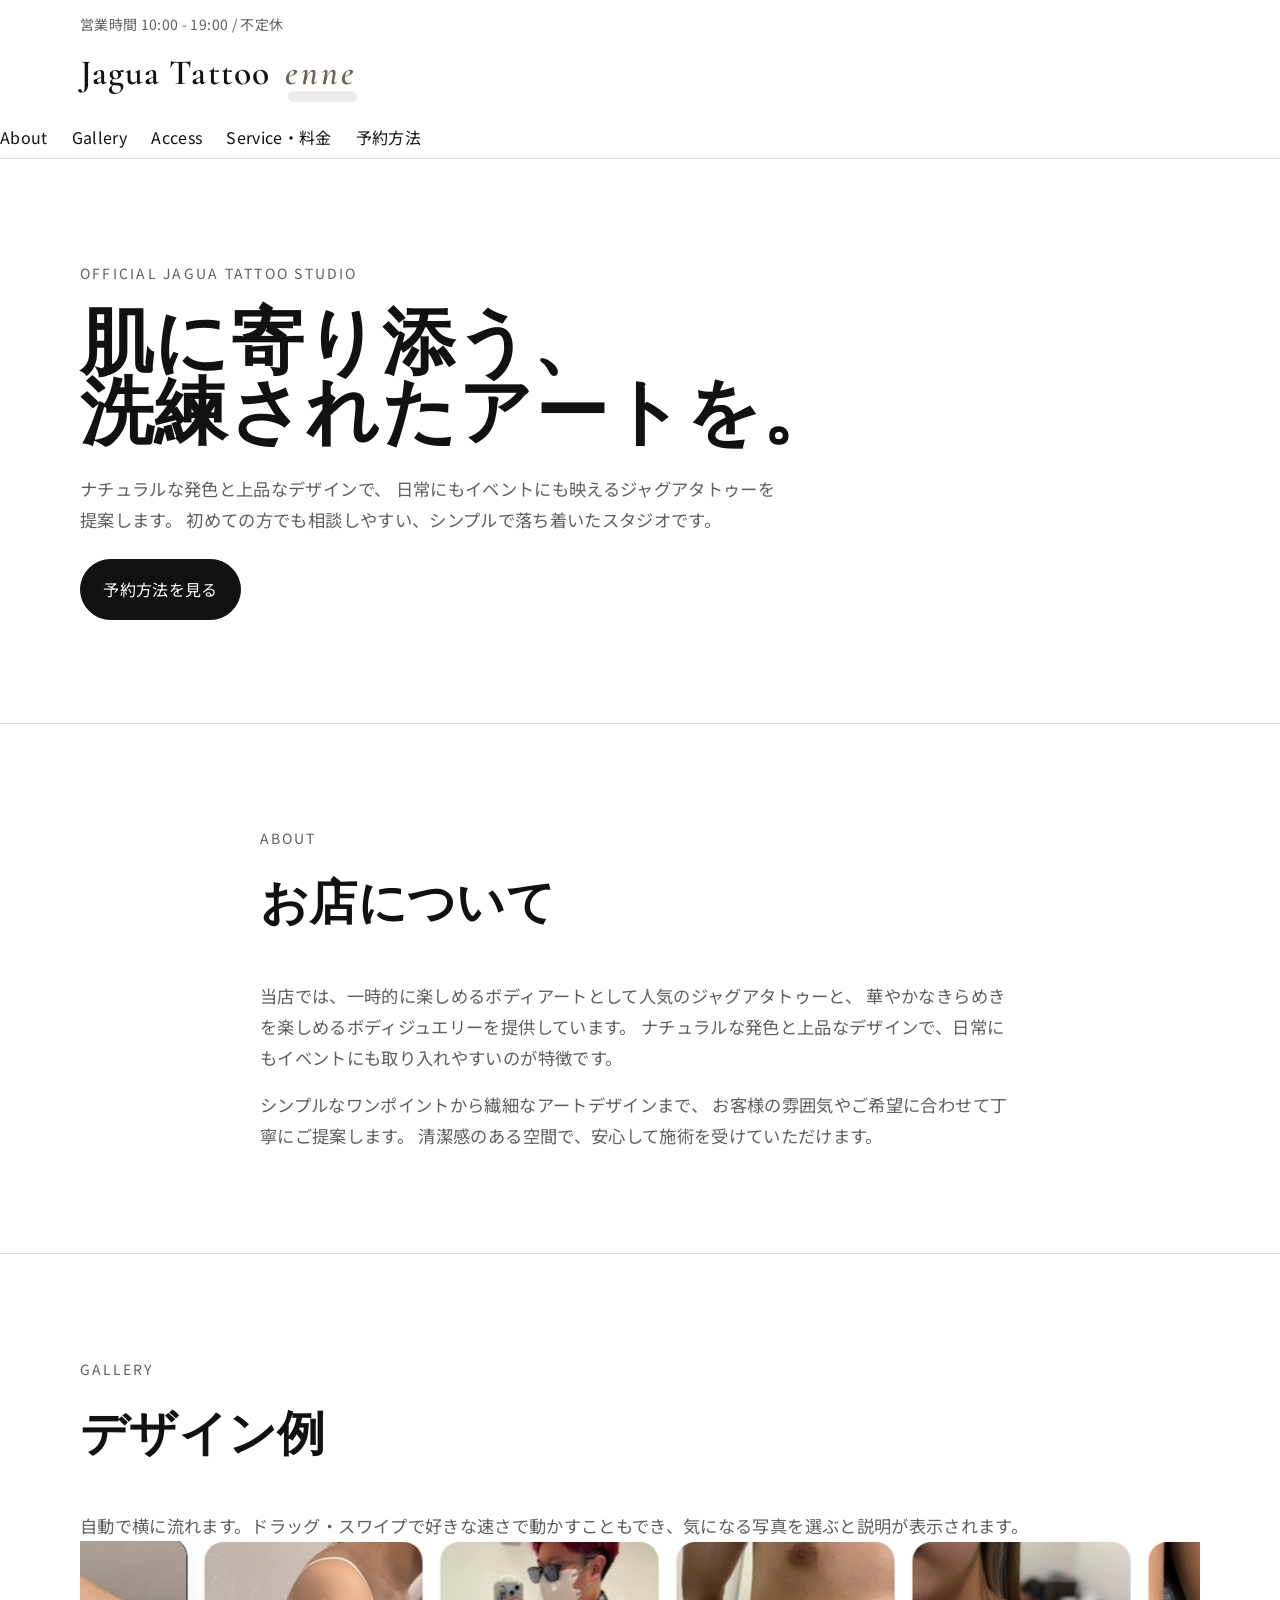
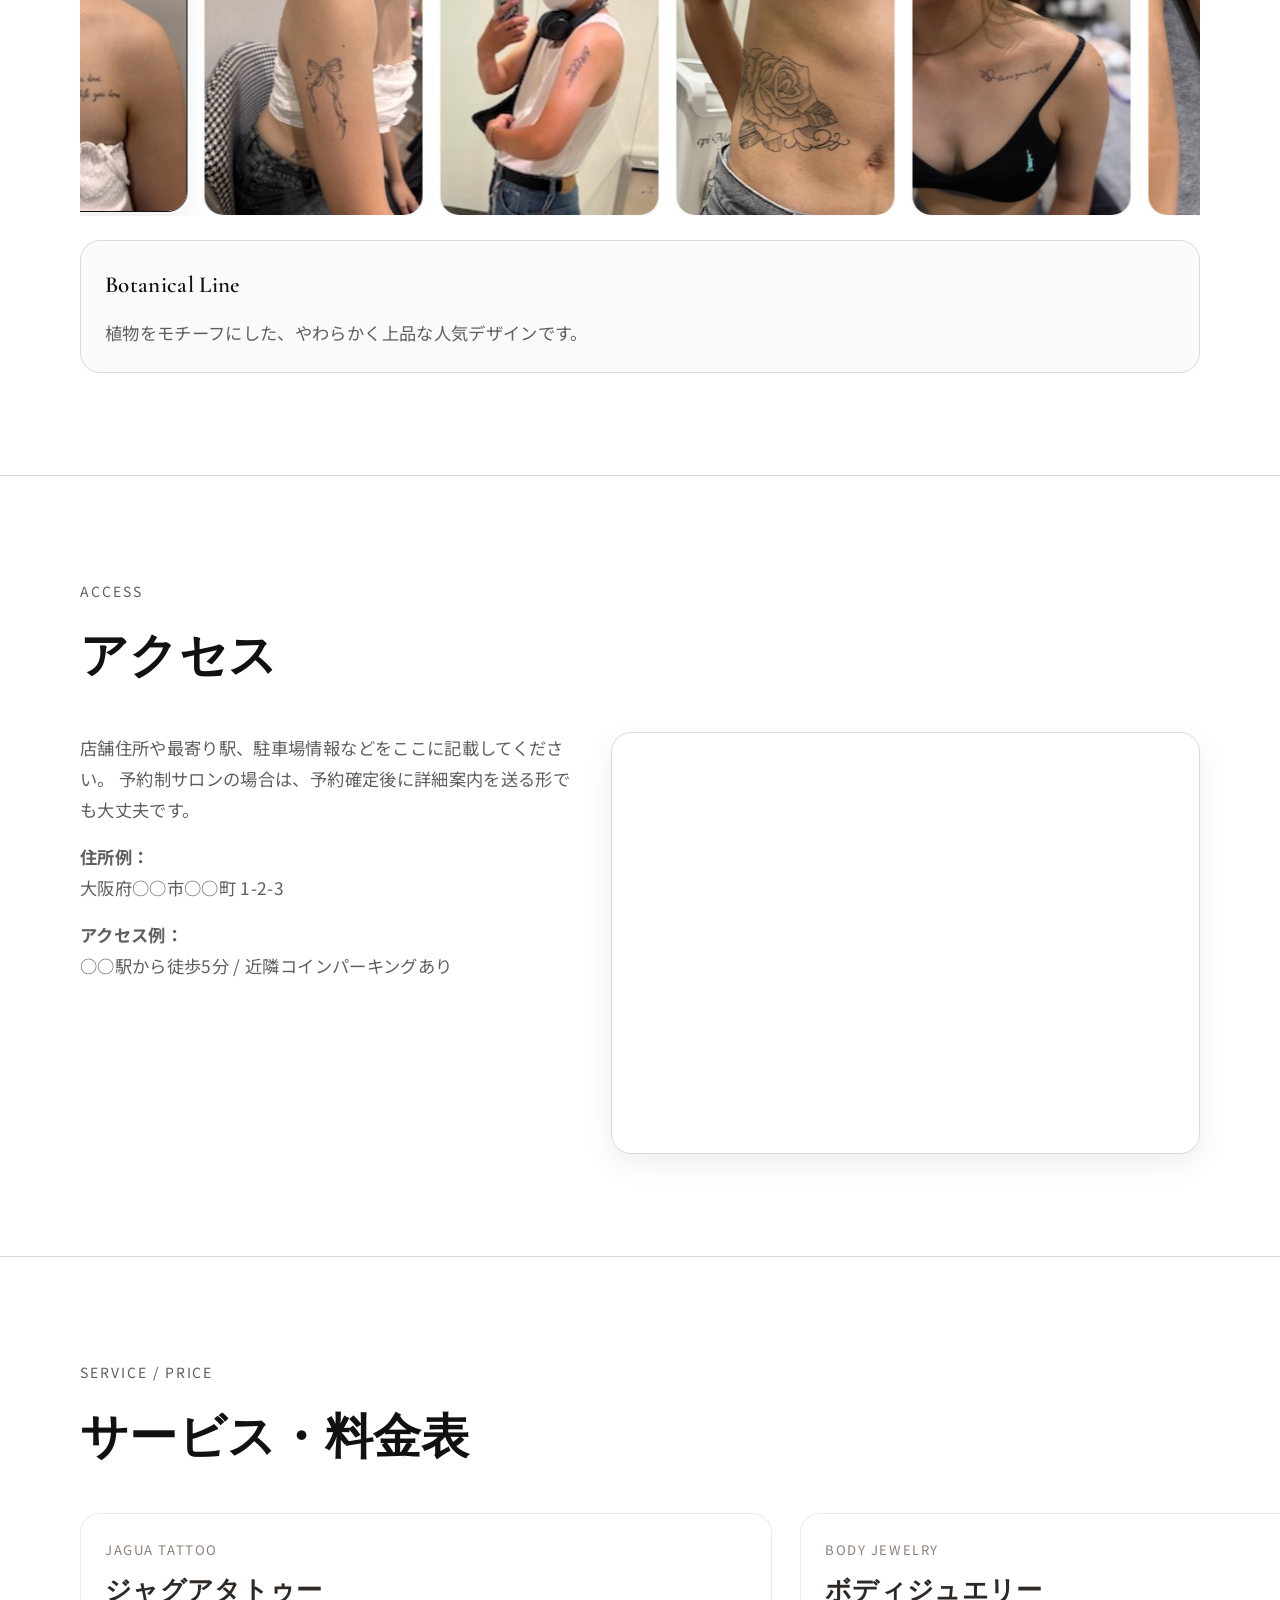
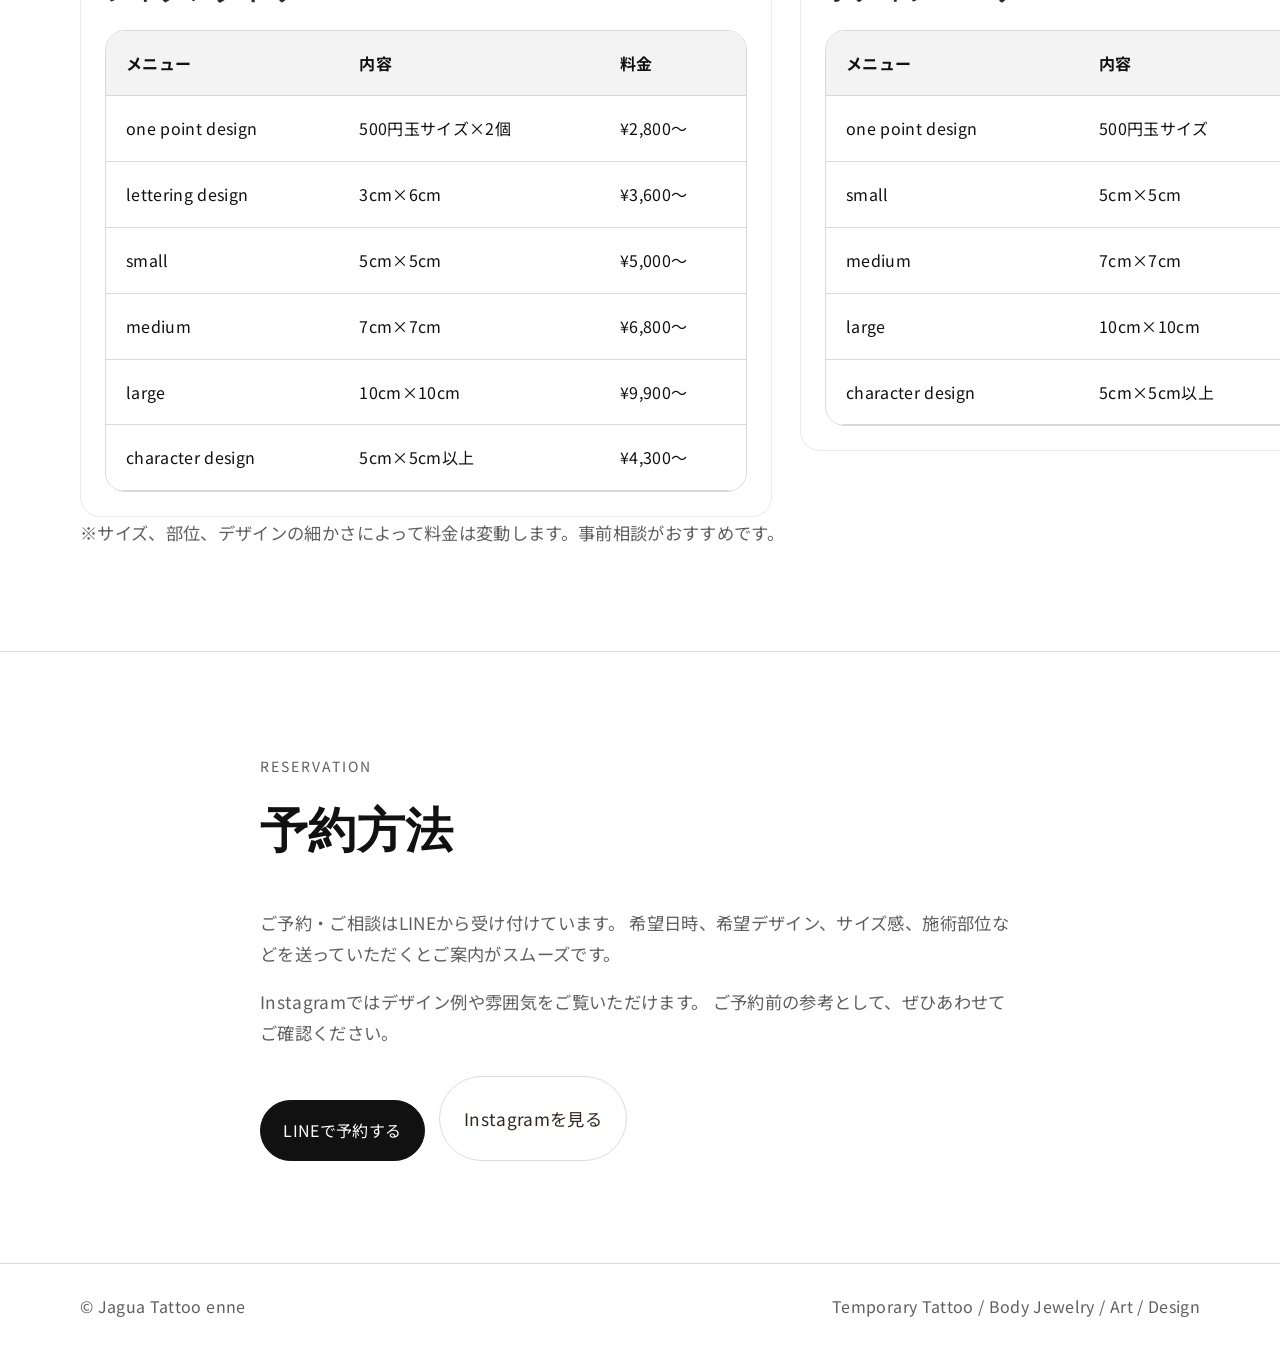
==== index.html @ 186a1c22 "Update index.html" ====
<!DOCTYPE html>
<html lang="ja">
<head>
  <meta charset="UTF-8" />
  <meta name="viewport" content="width=device-width, initial-scale=1.0" />
  <title>Jagua Tattoo enne | Official</title>
  <meta
    name="description"
    content="ジャグアタトゥーとボディジュエリーを紹介する、見やすく洗練されたレスポンシブWebサイトです。"
  />

  <link rel="preconnect" href="https://fonts.googleapis.com" />
  <link rel="preconnect" href="https://fonts.gstatic.com" crossorigin />
  <link
    href="https://fonts.googleapis.com/css2?family=Cormorant+Garamond:wght@500;600;700&family=Noto+Sans+JP:wght@400;500;700&display=swap"
    rel="stylesheet"
  />

  <link rel="stylesheet" href="assets/css/style.css" />
  <script defer src="assets/js/main.js"></script>
</head>
<body>
  <a href="#main" class="skip-link">本文へ移動</a>

  <header class="site-header">
    <div class="header-inner">
      <div class="site-brand">
        <p class="site-time">営業時間 10:00 - 19:00 / 不定休</p>
        <h1 class="site-title">
          Jagua Tattoo <span class="site-title-accent">enne</span>
        </h1>
      </div>

      <button
        class="menu-toggle"
        id="menuToggle"
        aria-label="メニューを開く"
        aria-expanded="false"
        aria-controls="siteMenu"
        type="button"
      >
        <span></span>
        <span></span>
        <span></span>
      </button>
    </div>

    <nav class="site-menu" id="siteMenu" aria-label="ページ内メニュー">
      <ul>
        <li><a href="#about">About</a></li>
        <li><a href="#gallery">Gallery</a></li>
        <li><a href="#access">Access</a></li>
        <li><a href="#service">Service・料金</a></li>
        <li><a href="#reserve">予約方法</a></li>
      </ul>
    </nav>
  </header>

  <main id="main">
    <section class="hero section reveal-target">
      <div class="container hero-layout">
        <p class="hero-label">Official Jagua Tattoo Studio</p>
        <h2 class="hero-title">
          肌に寄り添う、<br />
          洗練されたアートを。
        </h2>
        <p class="hero-text">
          ナチュラルな発色と上品なデザインで、
          日常にもイベントにも映えるジャグアタトゥーを提案します。
          初めての方でも相談しやすい、シンプルで落ち着いたスタジオです。
        </p>
        <a href="#reserve" class="button-primary">予約方法を見る</a>
      </div>
    </section>

    <section id="about" class="section section-lined reveal-target">
      <div class="container narrow">
        <div class="section-head">
          <p class="section-label">About</p>
          <h2>お店について</h2>
        </div>

        <div class="text-stack">
          <p>
            当店では、一時的に楽しめるボディアートとして人気のジャグアタトゥーと、
            華やかなきらめきを楽しめるボディジュエリーを提供しています。
            ナチュラルな発色と上品なデザインで、日常にもイベントにも取り入れやすいのが特徴です。
          </p>
          <p>
            シンプルなワンポイントから繊細なアートデザインまで、
            お客様の雰囲気やご希望に合わせて丁寧にご提案します。
            清潔感のある空間で、安心して施術を受けていただけます。
          </p>
        </div>
      </div>
    </section>

    <section id="gallery" class="section section-lined gallery-section">
      <div class="container reveal-target">
        <div class="section-head">
          <p class="section-label">Gallery</p>
          <h2>デザイン例</h2>
        </div>

        <p class="section-intro">
          自動で横に流れます。ドラッグ・スワイプで好きな速さで動かすこともでき、気になる写真を選ぶと説明が表示されます。
        </p>

        <div class="gallery-marquee" id="galleryMarquee">
          <div class="gallery-track" id="galleryTrack">
            <button class="gallery-card is-active" type="button" data-title="Botanical Line" data-desc="植物をモチーフにした、やわらかく上品な人気デザインです。">
              <img src="./assets/images/IMG_2124.JPG" alt="植物モチーフのジャグアタトゥーデザイン" loading="lazy" width="640" height="760" />
            </button>

            <button class="gallery-card" type="button" data-title="Minimal Symbol" data-desc="小さめで取り入れやすい、ミニマルなシンボルデザインです。">
              <img src="./assets/images/IMG_2125.JPG" alt="ミニマルなシンボルのジャグアタトゥーデザイン" loading="lazy" width="640" height="760" />
            </button>

            <button class="gallery-card" type="button" data-title="Flower Accent" data-desc="花を主役にした華やかなデザインで、やさしい印象に仕上がります。">
              <img src="./assets/images/IMG_2126.JPG" alt="花をモチーフにしたジャグアタトゥーデザイン" loading="lazy" width="640" height="760" />
            </button>

            <button class="gallery-card" type="button" data-title="Script Art" data-desc="文字や言葉を活かした、記念日にも人気のスタイルです。">
              <img src="./assets/images/IMG_2127.JPG" alt="文字を使ったジャグアタトゥーデザイン" loading="lazy" width="640" height="760" />
            </button>

            <button class="gallery-card" type="button" data-title="Modern Pattern" data-desc="直線と曲線を組み合わせた、個性のあるモダンなアートです。">
              <img src="./assets/images/IMG_2128.JPG" alt="モダンパターンのジャグアタトゥーデザイン" loading="lazy" width="640" height="760" />
            </button>

            <button class="gallery-card" type="button" data-title="Botanical Line" data-desc="植物をモチーフにした、やわらかく上品な人気デザインです。">
              <img src="./assets/images/IMG_2129.JPG" alt="" loading="lazy" width="640" height="760" />
            </button>

            <button class="gallery-card" type="button" data-title="Minimal Symbol" data-desc="小さめで取り入れやすい、ミニマルなシンボルデザインです。">
              <img src="./assets/images/IMG_2130.JPG" alt="" loading="lazy" width="640" height="760" />
            </button>

            <button class="gallery-card" type="button" data-title="Flower Accent" data-desc="花を主役にした華やかなデザインで、やさしい印象に仕上がります。">
              <img src="./assets/images/IMG_2131.JPG" alt="" loading="lazy" width="640" height="760" />
            </button>

            <button class="gallery-card" type="button" data-title="Script Art" data-desc="文字や言葉を活かした、記念日にも人気のスタイルです。">
              <img src="./assets/images/IMG_2132.JPG" alt="" loading="lazy" width="640" height="760" />
            </button>

            <button class="gallery-card" type="button" data-title="Modern Pattern" data-desc="直線と曲線を組み合わせた、個性のあるモダンなアートです。">
              <img src="./assets/images/IMG_2133.JPG" alt="" loading="lazy" width="640" height="760" />
            </button>

            <button class="gallery-card" type="button" data-title="Botanical Line" data-desc="植物をモチーフにした、やわらかく上品な人気デザインです。">
              <img src="./assets/images/IMG_2134.JPG" alt="植物モチーフのジャグアタトゥーデザイン" loading="lazy" width="640" height="760" />
            </button>

            <button class="gallery-card" type="button" data-title="Botanical Line" data-desc="植物をモチーフにした、やわらかく上品な人気デザインです。">
              <img src="./assets/images/IMG_2135.JPG" alt="植物モチーフのジャグアタトゥーデザイン" loading="lazy" width="640" height="760" />
            </button>

            <button class="gallery-card" type="button" data-title="Botanical Line" data-desc="植物をモチーフにした、やわらかく上品な人気デザインです。">
              <img src="./assets/images/IMG_2136.JPG" alt="植物モチーフのジャグアタトゥーデザイン" loading="lazy" width="640" height="760" />
            </button>

            <button class="gallery-card" type="button" data-title="Botanical Line" data-desc="植物をモチーフにした、やわらかく上品な人気デザインです。">
              <img src="./assets/images/IMG_2137.JPG" alt="植物モチーフのジャグアタトゥーデザイン" loading="lazy" width="640" height="760" />
            </button>
          </div>
        </div>

        <div class="gallery-info" id="galleryInfo" aria-live="polite">
          <h3>Botanical Line</h3>
          <p>植物をモチーフにした、やわらかく上品な人気デザインです。</p>
        </div>
      </div>
    </section>

    <section id="access" class="section section-lined reveal-target">
      <div class="container">
        <div class="section-head">
          <p class="section-label">Access</p>
          <h2>アクセス</h2>
        </div>

        <div class="access-grid">
          <div class="text-stack">
            <p>
              店舗住所や最寄り駅、駐車場情報などをここに記載してください。
              予約制サロンの場合は、予約確定後に詳細案内を送る形でも大丈夫です。
            </p>
            <p>
              <strong>住所例：</strong><br />
              大阪府○○市○○町 1-2-3
            </p>
            <p>
              <strong>アクセス例：</strong><br />
              ○○駅から徒歩5分 / 近隣コインパーキングあり
            </p>
          </div>

          <div class="map-box">
            <iframe
              title="Google Map"
              src="https://maps.app.goo.gl/ys2m6vFQqgkq7Uf87?g_st=ic"
              loading="lazy"
              allowfullscreen
              referrerpolicy="no-referrer-when-downgrade"
            ></iframe>
          </div>
        </div>
      </div>
    </section>

    <section id="service" class="section section-lined reveal-target">
      <div class="container">
        <div class="section-head">
          <p class="section-label">Service / Price</p>
          <h2>サービス・料金表</h2>
        </div>

        <div class="service-price-layout">
          <article class="price-panel">
            <div class="price-panel-head">
              <p class="price-panel-label">Jagua Tattoo</p>
              <h3>ジャグアタトゥー</h3>
            </div>

            <div class="price-box">
              <table class="price-table">
                <thead>
                  <tr>
                    <th>メニュー</th>
                    <th>内容</th>
                    <th>料金</th>
                  </tr>
                </thead>
                <tbody>
                  <tr>
                    <td>one point design</td>
                    <td>500円玉サイズ×2個</td>
                    <td>¥2,800〜</td>
                  </tr>
                  <tr>
                    <td>lettering design</td>
                    <td>3cm×6cm</td>
                    <td>¥3,600〜</td>
                  </tr>
                  <tr>
                    <td>small</td>
                    <td>5cm×5cm</td>
                    <td>¥5,000〜</td>
                  </tr>
                  <tr>
                    <td>medium</td>
                    <td>7cm×7cm</td>
                    <td>¥6,800〜</td>
                  </tr>
                  <tr>
                    <td>large</td>
                    <td>10cm×10cm</td>
                    <td>¥9,900〜</td>
                  </tr>
                  <tr>
                    <td>character design</td>
                    <td>5cm×5cm以上</td>
                    <td>¥4,300〜</td>
                  </tr>
                </tbody>
              </table>
            </div>
          </article>

          <article class="price-panel">
            <div class="price-panel-head">
              <p class="price-panel-label">Body Jewelry</p>
              <h3>ボディジュエリー</h3>
            </div>

            <div class="price-box">
              <table class="price-table">
                <thead>
                  <tr>
                    <th>メニュー</th>
                    <th>内容</th>
                    <th>料金</th>
                  </tr>
                </thead>
                <tbody>
                  <tr>
                    <td>one point design</td>
                    <td>500円玉サイズ</td>
                    <td>¥2,800〜</td>
                  </tr>
                 <td>small</td>
                    <td>5cm×5cm</td>
                    <td>¥3,800〜</td>
                  </tr>
                  <tr>
                    <td>medium</td>
                    <td>7cm×7cm</td>
                    <td>¥4,800〜</td>
                  </tr>
                  <tr>
                    <td>large</td>
                    <td>10cm×10cm</td>
                    <td>¥6,800〜</td>
                  </tr>
                  <tr>
                    <td>character design</td>
                    <td>5cm×5cm以上</td>
                    <td>¥5,300〜</td>
                  </tr>
                </tbody>
              </table>
            </div>
          </article>
        </div>

        <p class="table-note">
          ※サイズ、部位、デザインの細かさによって料金は変動します。事前相談がおすすめです。
        </p>
      </div>
    </section>

    <section id="reserve" class="section section-lined reserve-section reveal-target">
      <div class="container narrow">
        <div class="section-head">
          <p class="section-label">Reservation</p>
          <h2>予約方法</h2>
        </div>

        <div class="text-stack">
          <p>
            ご予約・ご相談はLINEから受け付けています。
            希望日時、希望デザイン、サイズ感、施術部位などを送っていただくとご案内がスムーズです。
          </p>
          <p>
            Instagramではデザイン例や雰囲気をご覧いただけます。
            ご予約前の参考として、ぜひあわせてご確認ください。
          </p>
        </div>

        <div class="reserve-links">
          <a
            href="https://lin.ee/XXXXXXXX"
            target="_blank"
            rel="noopener noreferrer"
            class="button-primary"
          >
            LINEで予約する
          </a>

          <a
            href="https://www.instagram.com/XXXXXXXX/"
            target="_blank"
            rel="noopener noreferrer"
            class="button-secondary"
          >
            Instagramを見る
          </a>
        </div>
      </div>
    </section>
  </main>

  <footer class="site-footer">
    <div class="container footer-inner">
      <p>© Jagua Tattoo enne</p>
      <p>Temporary Tattoo / Body Jewelry / Art / Design</p>
    </div>
  </footer>
</body>
</html>
---- assets/css/style.css ----
:root {
  --bg: #ffffff;
  --surface: #fafafa;
  --surface-2: #f3f3f3;
  --text: #111111;
  --muted: #5f5f5f;
  --border: #d9d9d9;

  --font-display: "Cormorant Garamond", serif;
  --font-body: "Noto Sans JP", sans-serif;

  --text-xs: clamp(0.75rem, 0.72rem + 0.2vw, 0.875rem);
  --text-sm: clamp(0.92rem, 0.88rem + 0.2vw, 1rem);
  --text-base: clamp(1rem, 0.96rem + 0.18vw, 1.08rem);
  --text-lg: clamp(1.2rem, 1.08rem + 0.45vw, 1.5rem);
  --text-xl: clamp(2rem, 1.55rem + 1.8vw, 3rem);
  --text-hero: clamp(2.8rem, 2rem + 3.2vw, 5.2rem);

  --space-2: 0.5rem;
  --space-3: 0.75rem;
  --space-4: 1rem;
  --space-6: 1.5rem;
  --space-8: 2rem;
  --space-10: 2.5rem;
  --space-16: 4rem;

  --radius-lg: 1.25rem;
  --radius-full: 9999px;

  --shadow-sm: 0 1px 2px rgba(0, 0, 0, 0.05);
  --shadow-md: 0 10px 30px rgba(0, 0, 0, 0.07);

  --container: 1120px;
  --container-narrow: 760px;
  --header-offset: 110px;
}

*,
*::before,
*::after {
  box-sizing: border-box;
}

html {
  scroll-behavior: smooth;
  scroll-padding-top: var(--header-offset);
}

body {
  margin: 0;
  min-height: 100vh;
  font-family: var(--font-body);
  font-size: var(--text-base);
  line-height: 1.8;
  color: var(--text);
  background: var(--bg);
  letter-spacing: 0.02em;
}

img,
iframe {
  display: block;
  max-width: 100%;
}

a {
  color: inherit;
  text-decoration: none;
}

button {
  font: inherit;
  color: inherit;
  cursor: pointer;
  background: none;
  border: none;
}

h1,
h2,
h3,
p {
  margin: 0;
}

.skip-link {
  position: absolute;
  left: -9999px;
  top: auto;
}

.skip-link:focus {
  left: 16px;
  top: 16px;
  z-index: 2000;
  background: #fff;
  color: #111;
  border: 1px solid #111;
  padding: 10px 14px;
}

.container {
  width: min(var(--container), calc(100% - 32px));
  margin: 0 auto;
}

.narrow {
  width: min(var(--container-narrow), 100%);
}

.section {
  padding: clamp(64px, 8vw, 112px) 0;
}

.section-lined {
  border-top: 1px solid var(--border);
}

.section-head {
  margin-bottom: var(--space-8);
}

.section-label {
  margin-bottom: 10px;
  font-size: var(--text-xs);
  color: var(--muted);
  text-transform: uppercase;
  letter-spacing: 0.14em;
}

.section-head h2 {
  font-family: var(--font-display);
  font-size: var(--text-xl);
  font-weight: 600;
}

.text-stack {
  display: grid;
  gap: var(--space-4);
}

.section-intro,
.table-note,
.site-time,
.hero-text,
.text-stack p,
.footer-inner {
  color: var(--muted);
}

.site-header {
  position: sticky;
  top: 0;
  z-index: 1000;
  background: rgba(255, 255, 255, 0.92);
  backdrop-filter: blur(12px);
  border-bottom: 1px solid var(--border);
}

.header-inner {
  width: min(var(--container), calc(100% - 32px));
  margin: 0 auto;
  min-height: 88px;
  display: flex;
  align-items: center;
  justify-content: space-between;
  gap: var(--space-4);
  padding: var(--space-3) 0;
}

.site-time {
  margin-bottom: 4px;
  font-size: var(--text-xs);
}

.site-title {
  font-family: var(--font-display);
  font-size: clamp(1.85rem, 1.5rem + 0.9vw, 2.8rem);
  font-weight: 600;
  letter-spacing: 0.03em;
}

.menu-toggle {
  width: 52px;
  height: 52px;
  border: 1px solid var(--border);
  border-radius: var(--radius-full);
  background: #fff;
  display: inline-flex;
  flex-direction: column;
  justify-content: center;
  align-items: center;
  gap: 6px;
  flex-shrink: 0;
  display: none;
}

.menu-toggle span {
  display: block;
  width: 22px;
  height: 1.5px;
  background: #111;
  transition: transform 0.28s ease, opacity 0.28s ease;
}

.menu-toggle.is-open span:nth-child(1) {
  transform: translateY(7.5px) rotate(45deg);
}

.menu-toggle.is-open span:nth-child(2) {
  opacity: 0;
}

.menu-toggle.is-open span:nth-child(3) {
  transform: translateY(-7.5px) rotate(-45deg);
}

.site-menu {
  width: auto;
  margin: 0;
  max-height: none;
  overflow: visible;
}

.site-menu ul {
  list-style: none;
  margin: 0;
  padding: 0;
  display: flex;
  gap: var(--space-6);
  align-items: center;
}

.site-menu a {
  display: block;
  padding: 6px 0;
  border: none;
  font-size: var(--text-sm);
}

.hero-layout {
  display: grid;
  gap: var(--space-6);
}

.hero-label {
  font-size: var(--text-xs);
  text-transform: uppercase;
  letter-spacing: 0.16em;
  color: var(--muted);
}

.hero-title {
  font-family: var(--font-display);
  font-size: var(--text-hero);
  font-weight: 600;
  line-height: 0.95;
  letter-spacing: 0.02em;
}

.hero-text {
  max-width: 44rem;
}

.button-primary {
  display: inline-flex;
  align-items: center;
  justify-content: center;
  min-height: 48px;
  width: fit-content;
  padding: 0.95rem 1.4rem;
  border-radius: var(--radius-full);
  border: 1px solid #111;
  background: #111;
  color: #fff;
  font-size: var(--text-sm);
  transition: transform 0.2s ease, opacity 0.2s ease;
}

.button-primary:hover {
  opacity: 0.88;
  transform: translateY(-2px);
}

.gallery-section {
  overflow: hidden;
}

.gallery-marquee {
  position: relative;
  overflow: hidden;
  margin-bottom: var(--space-6);
  cursor: grab;
  user-select: none;
  touch-action: pan-y;
}

.gallery-marquee.is-dragging {
  cursor: grabbing;
}

.gallery-track {
  display: flex;
  gap: 16px;
  width: max-content;
  will-change: transform;
}

.gallery-card {
  width: clamp(152px, 18vw, 220px);
  aspect-ratio: 4 / 5;
  flex-shrink: 0;
  padding: 0;
  overflow: hidden;
  border-radius: var(--radius-lg);
  border: 1px solid transparent;
  background: var(--surface);
  box-shadow: var(--shadow-sm);
  transition: transform 0.25s ease, border-color 0.25s ease, box-shadow 0.25s ease;
}

.gallery-card img {
  width: 100%;
  height: 100%;
  object-fit: cover;
  pointer-events: none;
}

.gallery-card:hover,
.gallery-card.is-active {
  transform: translateY(-4px);
  border-color: #111;
  box-shadow: var(--shadow-md);
}

.gallery-info {
  padding: 24px;
  border: 1px solid var(--border);
  border-radius: var(--radius-lg);
  background: var(--surface);
}

.gallery-info h3 {
  margin-bottom: 10px;
  font-size: var(--text-lg);
  font-family: var(--font-display);
  font-weight: 600;
}

.gallery-info p {
  color: var(--muted);
}

.access-grid {
  display: grid;
  grid-template-columns: 1fr 1.18fr;
  gap: var(--space-8);
  align-items: start;
}

.map-box {
  overflow: hidden;
  border: 1px solid var(--border);
  border-radius: var(--radius-lg);
  box-shadow: var(--shadow-md);
}

.map-box iframe {
  width: 100%;
  height: 420px;
  border: 0;
}

.price-box {
  overflow-x: auto;
  border: 1px solid var(--border);
  border-radius: var(--radius-lg);
}

.price-table {
  min-width: 640px;
  width: 100%;
  border-collapse: collapse;
  background: #fff;
}

.price-table th,
.price-table td {
  padding: 18px 20px;
  text-align: left;
  border-bottom: 1px solid var(--border);
  font-size: var(--text-sm);
}

.price-table th {
  background: var(--surface-2);
  font-weight: 700;
}

.reserve-section .button-primary {
  margin-top: var(--space-6);
}

.site-footer {
  border-top: 1px solid var(--border);
  padding: 28px 0 40px;
}

.footer-inner {
  display: flex;
  justify-content: space-between;
  gap: var(--space-4);
  flex-wrap: wrap;
  font-size: var(--text-sm);
}

.reveal-target {
  opacity: 1;
  transform: none;
}

.reveal-target.reveal-prepared {
  opacity: 0;
  transform: translateY(28px);
  transition: opacity 0.8s ease, transform 0.8s ease;
}

.reveal-target.reveal-prepared.is-visible {
  opacity: 1;
  transform: translateY(0);
}

@media (max-width: 900px) {
  .menu-toggle {
    display: inline-flex;
  }

  .site-menu {
    width: min(var(--container), calc(100% - 32px));
    margin: 0 auto;
    max-height: 0;
    overflow: hidden;
    transition: max-height 0.3s ease;
  }

  .site-menu.is-open {
    max-height: 320px;
  }

  .site-menu ul {
    flex-direction: column;
    gap: 8px;
    padding: 0 0 16px;
    align-items: stretch;
  }

  .site-menu a {
    border-bottom: 1px solid var(--border);
  }

  .access-grid {
    grid-template-columns: 1fr;
  }

  .map-box iframe {
    height: 360px;
  }

  .gallery-card {
    width: clamp(150px, 28vw, 200px);
  }
}

@media (max-width: 640px) {
  :root {
    --header-offset: 100px;
  }

  .header-inner {
    min-height: 82px;
  }

  .site-title {
    font-size: 1.9rem;
  }

  .hero-title {
    line-height: 1.02;
  }

  .gallery-card {
    width: clamp(148px, 42vw, 180px);
  }

  .gallery-info {
    padding: 18px;
  }

  .button-primary {
    width: 100%;
  }

  .price-table {
    min-width: 560px;
  }
}

@media (prefers-reduced-motion: reduce) {
  html {
    scroll-behavior: auto;
  }

  .reveal-target,
  .reveal-target.reveal-prepared,
  .reveal-target.reveal-prepared.is-visible {
    opacity: 1;
    transform: none;
    transition: none;
  }

  .menu-toggle span,
  .gallery-card,
  .button-primary,
  .site-menu {
    transition: none;
  }
}

.site-title-accent {
  display: inline-block;
  margin-left: 0.18em;
  font-style: italic;
  letter-spacing: 0.08em;
  color: #6f6257;
  position: relative;
}

.site-title-accent::after {
  content: "";
  position: absolute;
  left: 0.08em;
  right: 0;
  bottom: 0.08em;
  height: 0.32em;
  background: rgba(111, 98, 87, 0.12);
  z-index: -1;
  border-radius: 999px;
}

.service-price-layout {
  display: grid;
  grid-template-columns: 1fr;
  gap: 28px;
  margin-top: 12px;
}

.price-panel {
  padding: 24px;
  border: 1px solid rgba(0, 0, 0, 0.08);
  background: rgba(255, 255, 255, 0.72);
  border-radius: 20px;
}

.price-panel-head {
  margin-bottom: 16px;
}

.price-panel-label {
  margin-bottom: 6px;
  font-size: 0.82rem;
  letter-spacing: 0.12em;
  text-transform: uppercase;
  color: #8c8177;
}

.price-panel h3 {
  font-family: "Cormorant Garamond", serif;
  font-size: clamp(1.5rem, 2vw, 2rem);
  font-weight: 600;
  color: #2f2925;
}

.reserve-links {
  display: flex;
  flex-wrap: wrap;
  gap: 14px;
  margin-top: 28px;
}

.button-secondary {
  display: inline-flex;
  align-items: center;
  justify-content: center;
  min-height: 48px;
  padding: 0 24px;
  border-radius: 999px;
  border: 1px solid rgba(47, 41, 37, 0.16);
  color: #2f2925;
  background: transparent;
  text-decoration: none;
  transition: all 0.3s ease;
}

.button-secondary:hover {
  background: rgba(47, 41, 37, 0.06);
  border-color: rgba(47, 41, 37, 0.28);
}

@media (min-width: 900px) {
  .service-price-layout {
    grid-template-columns: 1fr 1fr;
    align-items: start;
  }
}
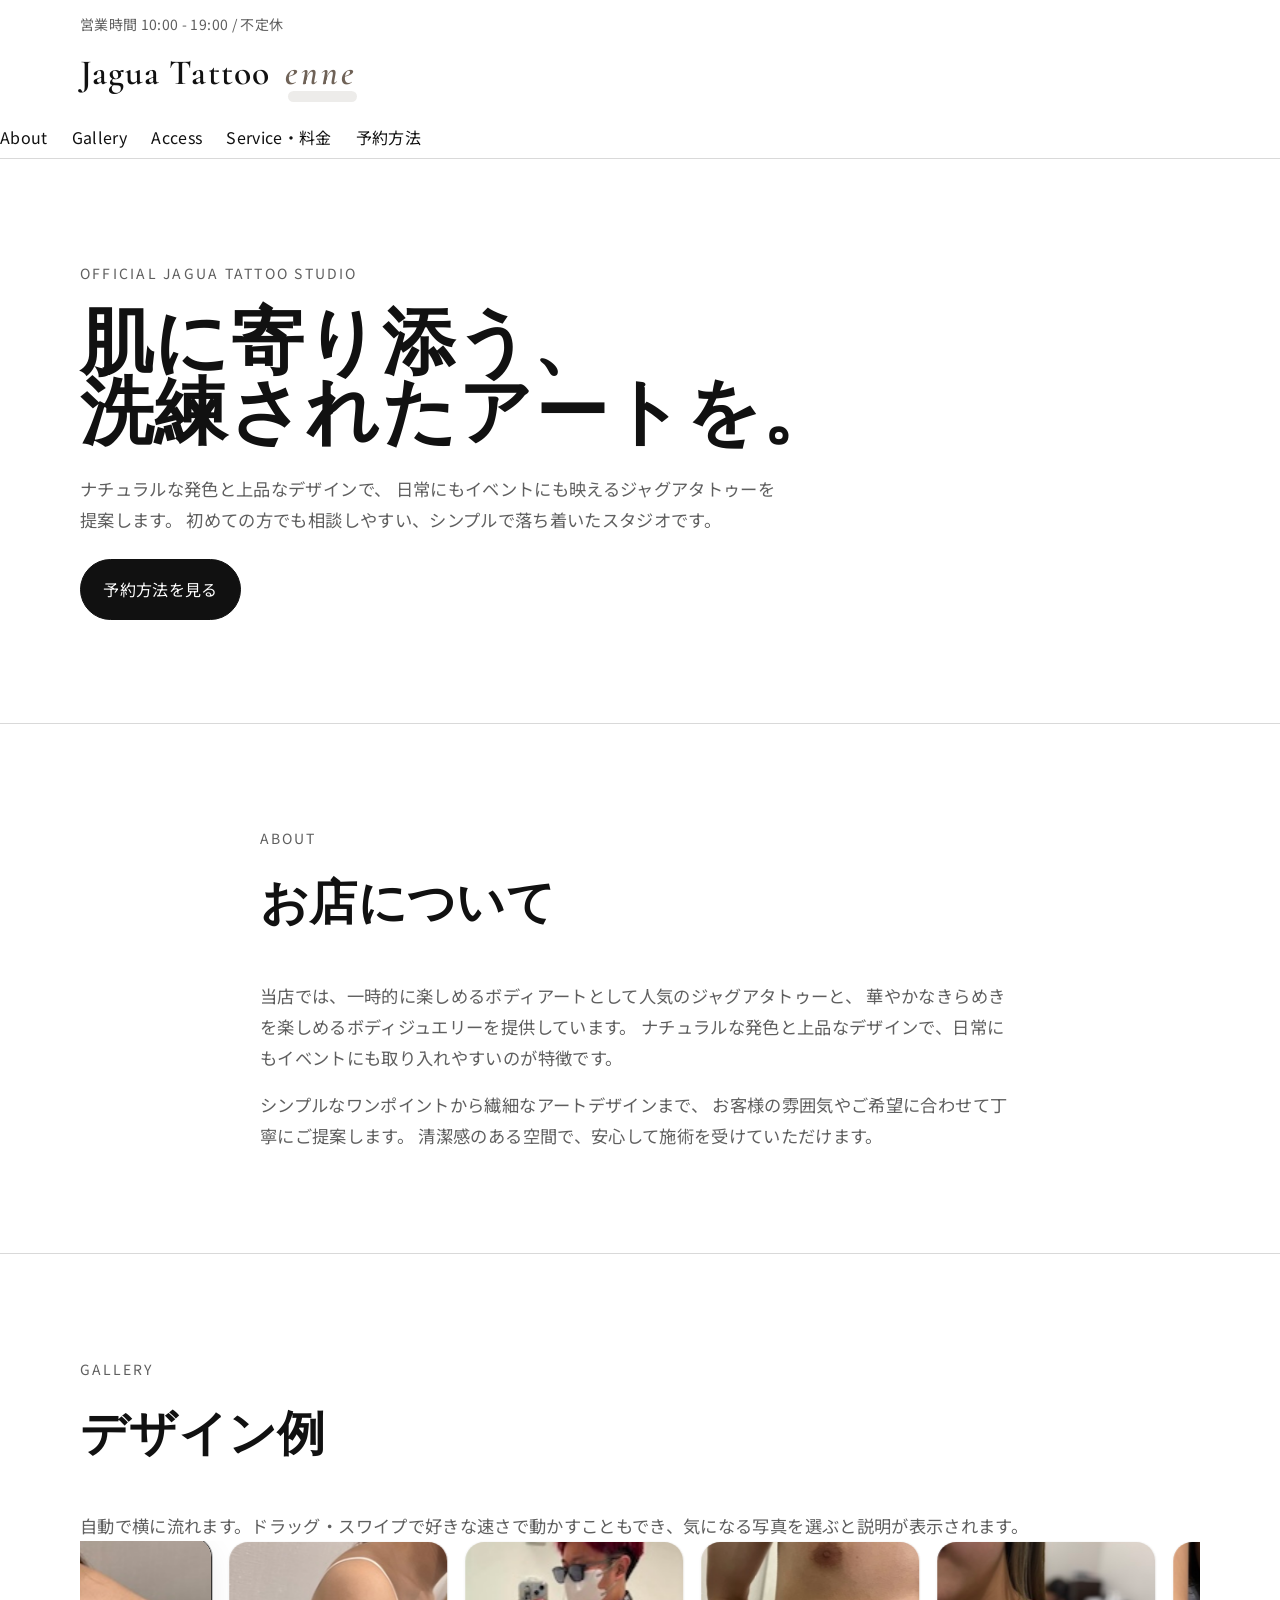
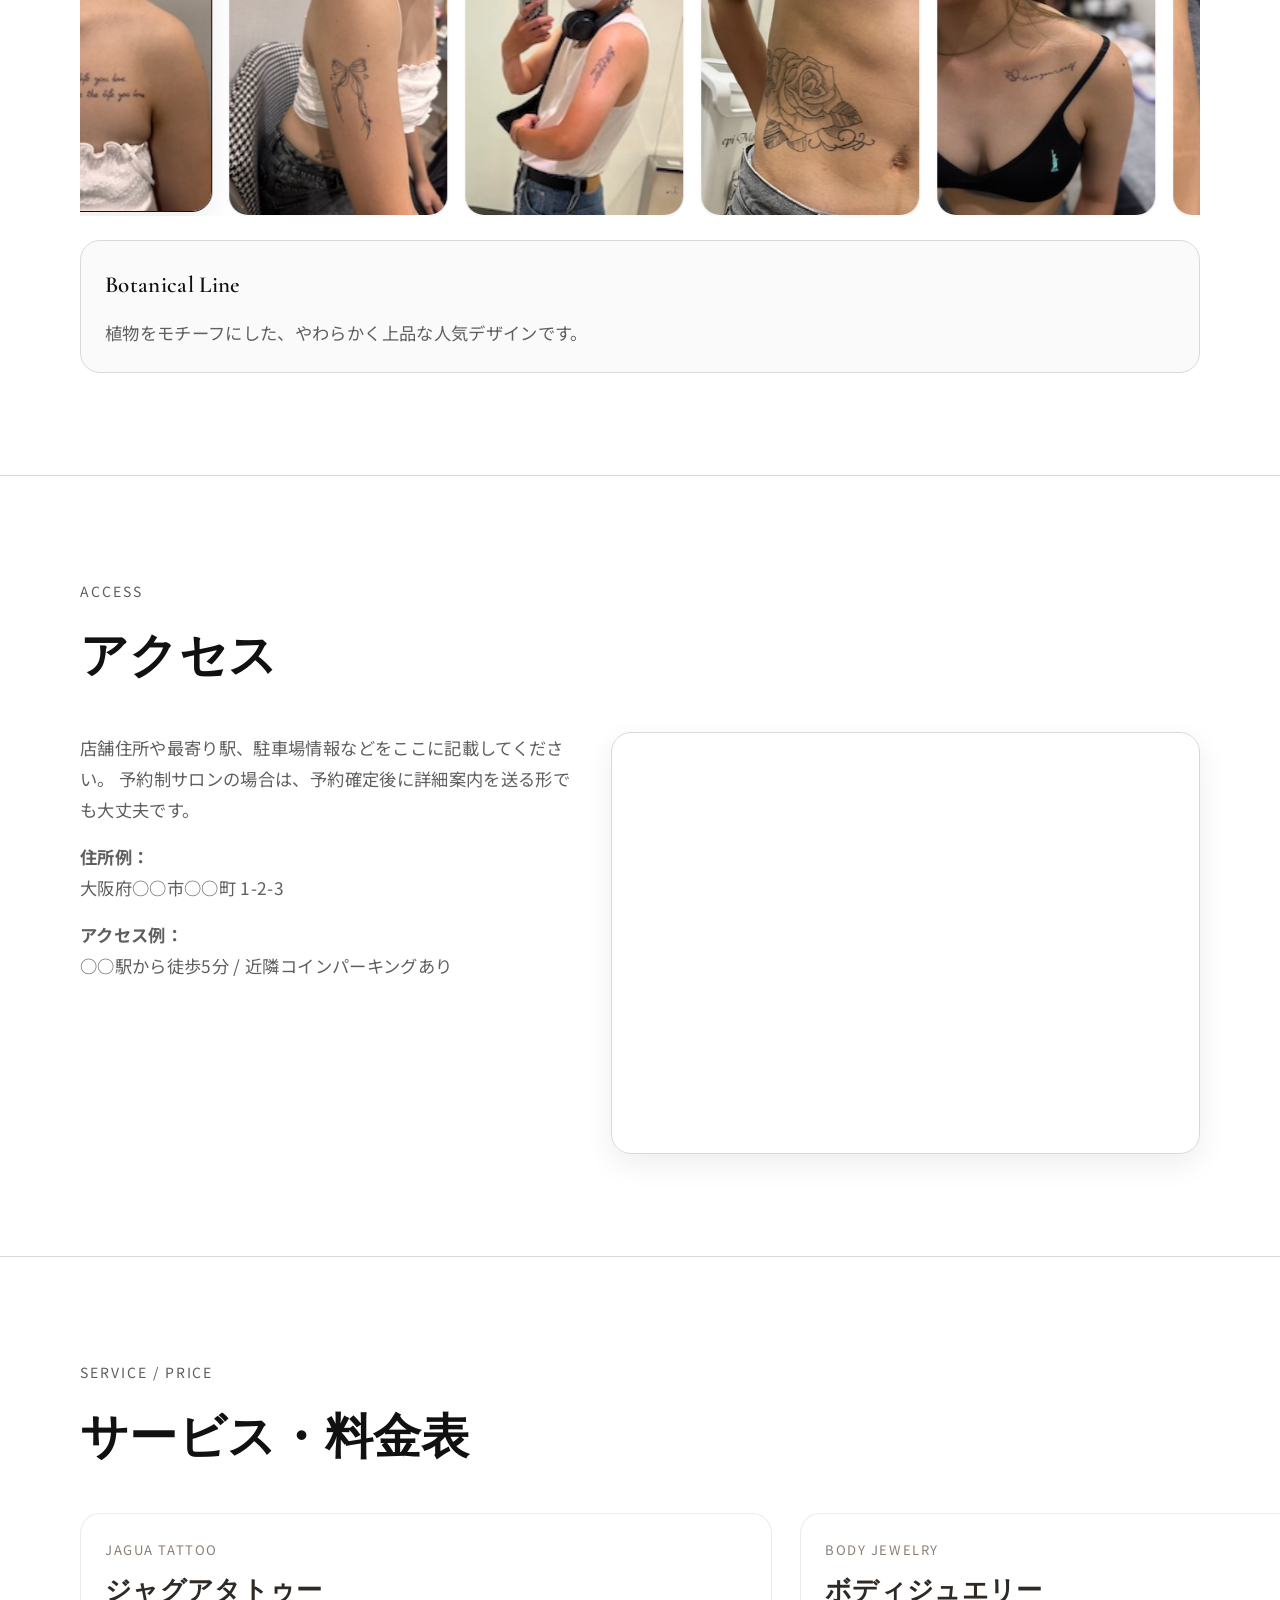
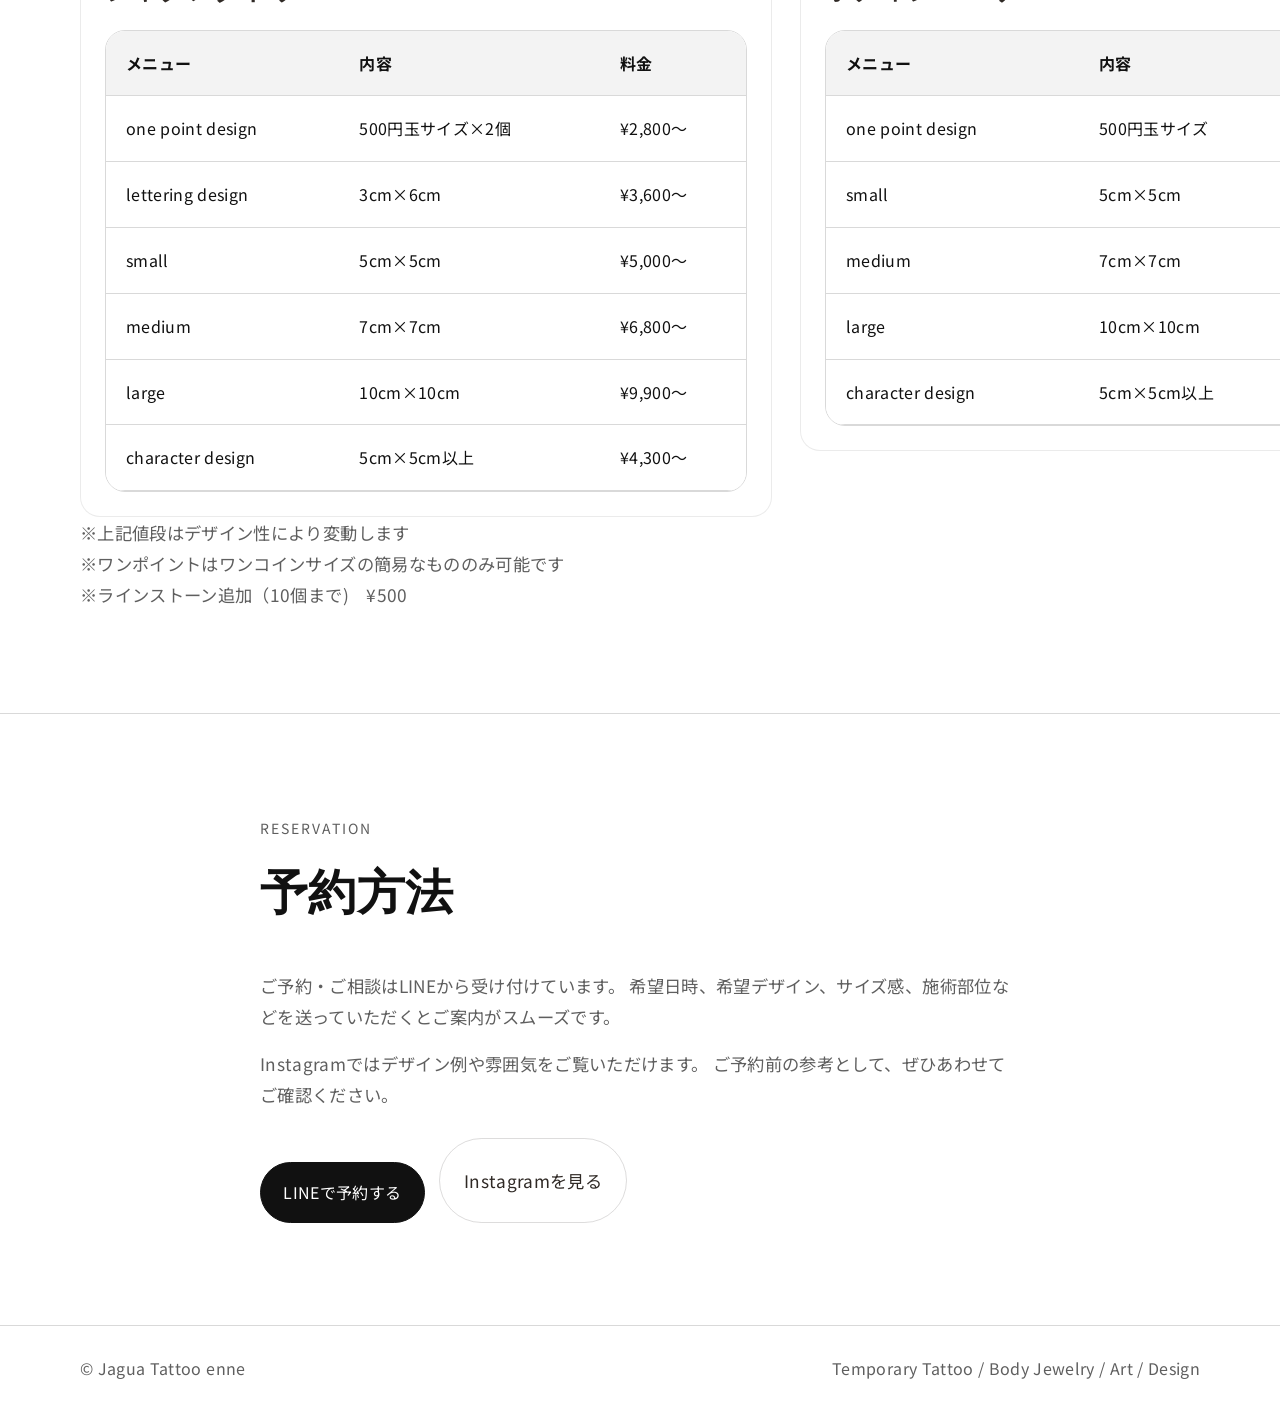
==== commit 89aa0a76: "Update index.html" ====
--- a/index.html
+++ b/index.html
@@ -315,7 +315,9 @@
         </div>
 
         <p class="table-note">
-          ※サイズ、部位、デザインの細かさによって料金は変動します。事前相談がおすすめです。
+          ※上記値段はデザイン性により変動します<br>
+          ※ワンポイントはワンコインサイズの簡易なもののみ可能です<br>
+          ※ラインストーン追加（10個まで)　¥500
         </p>
       </div>
     </section>
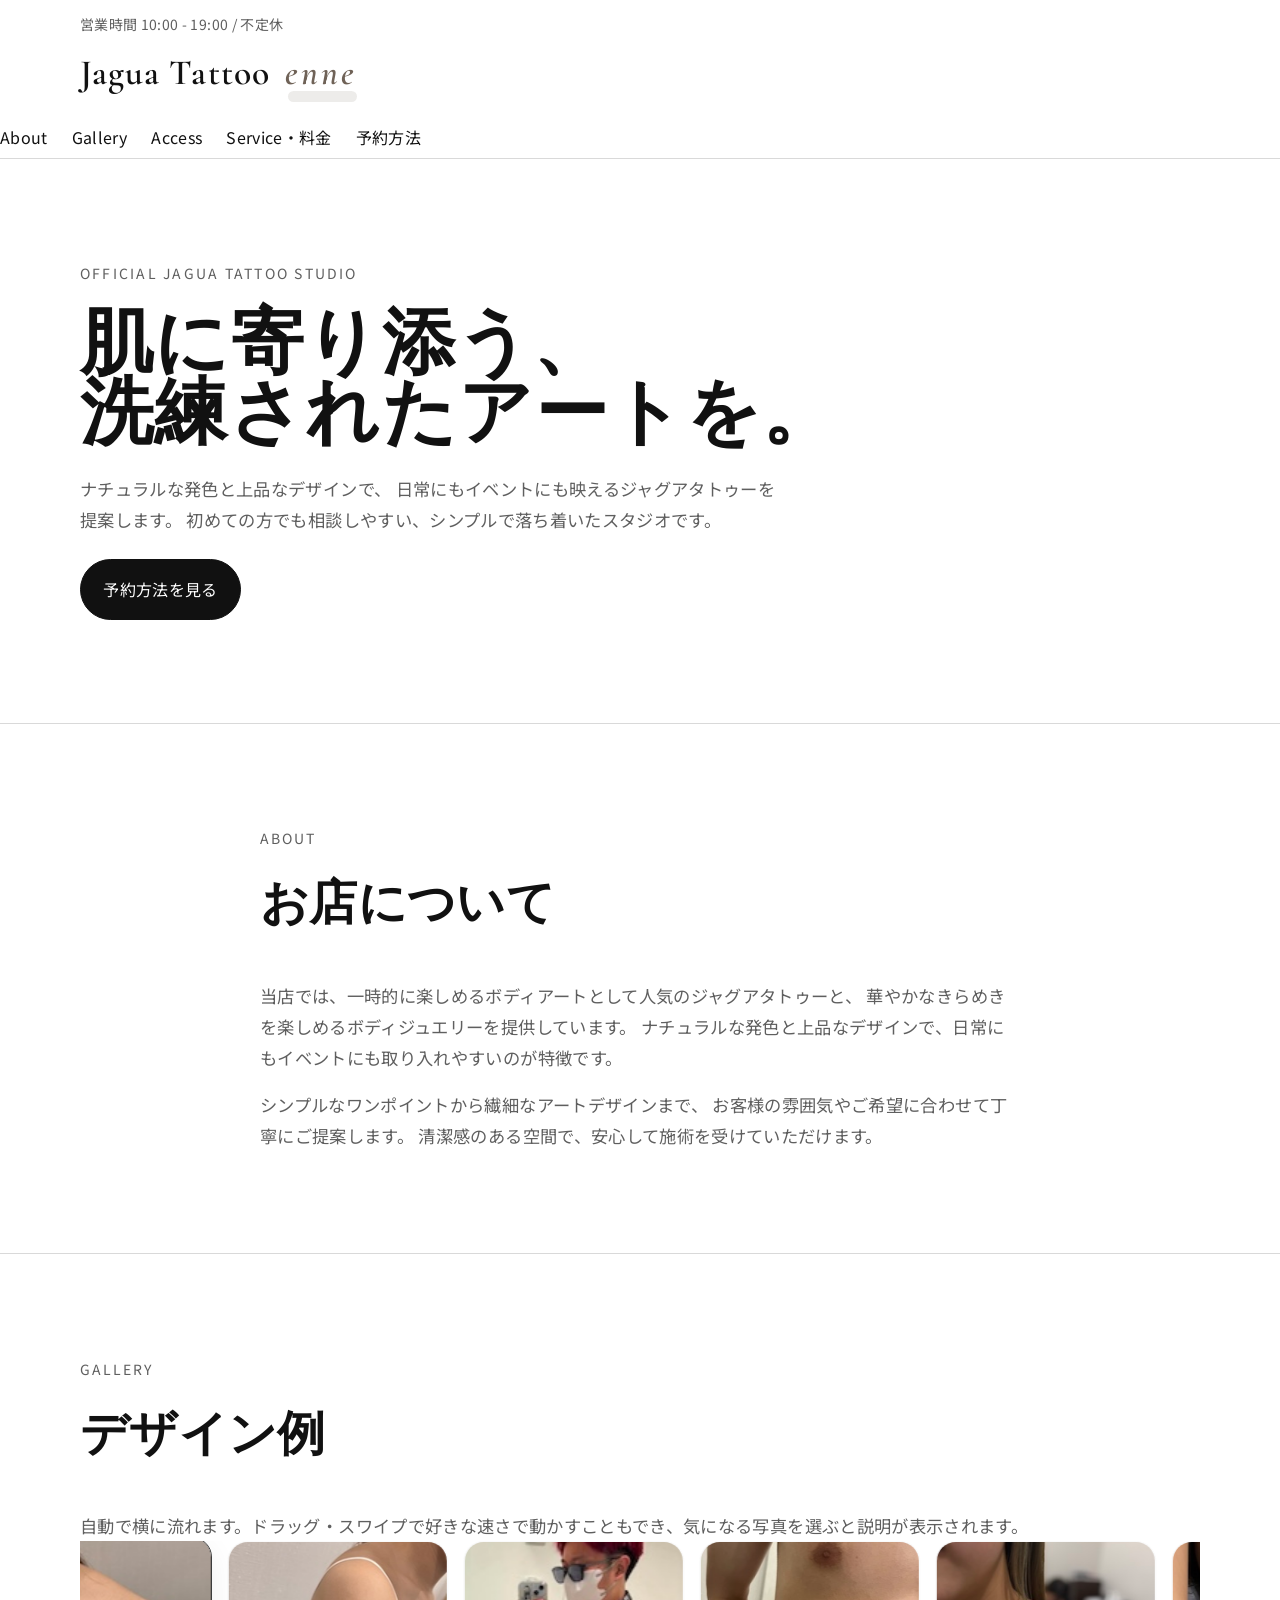
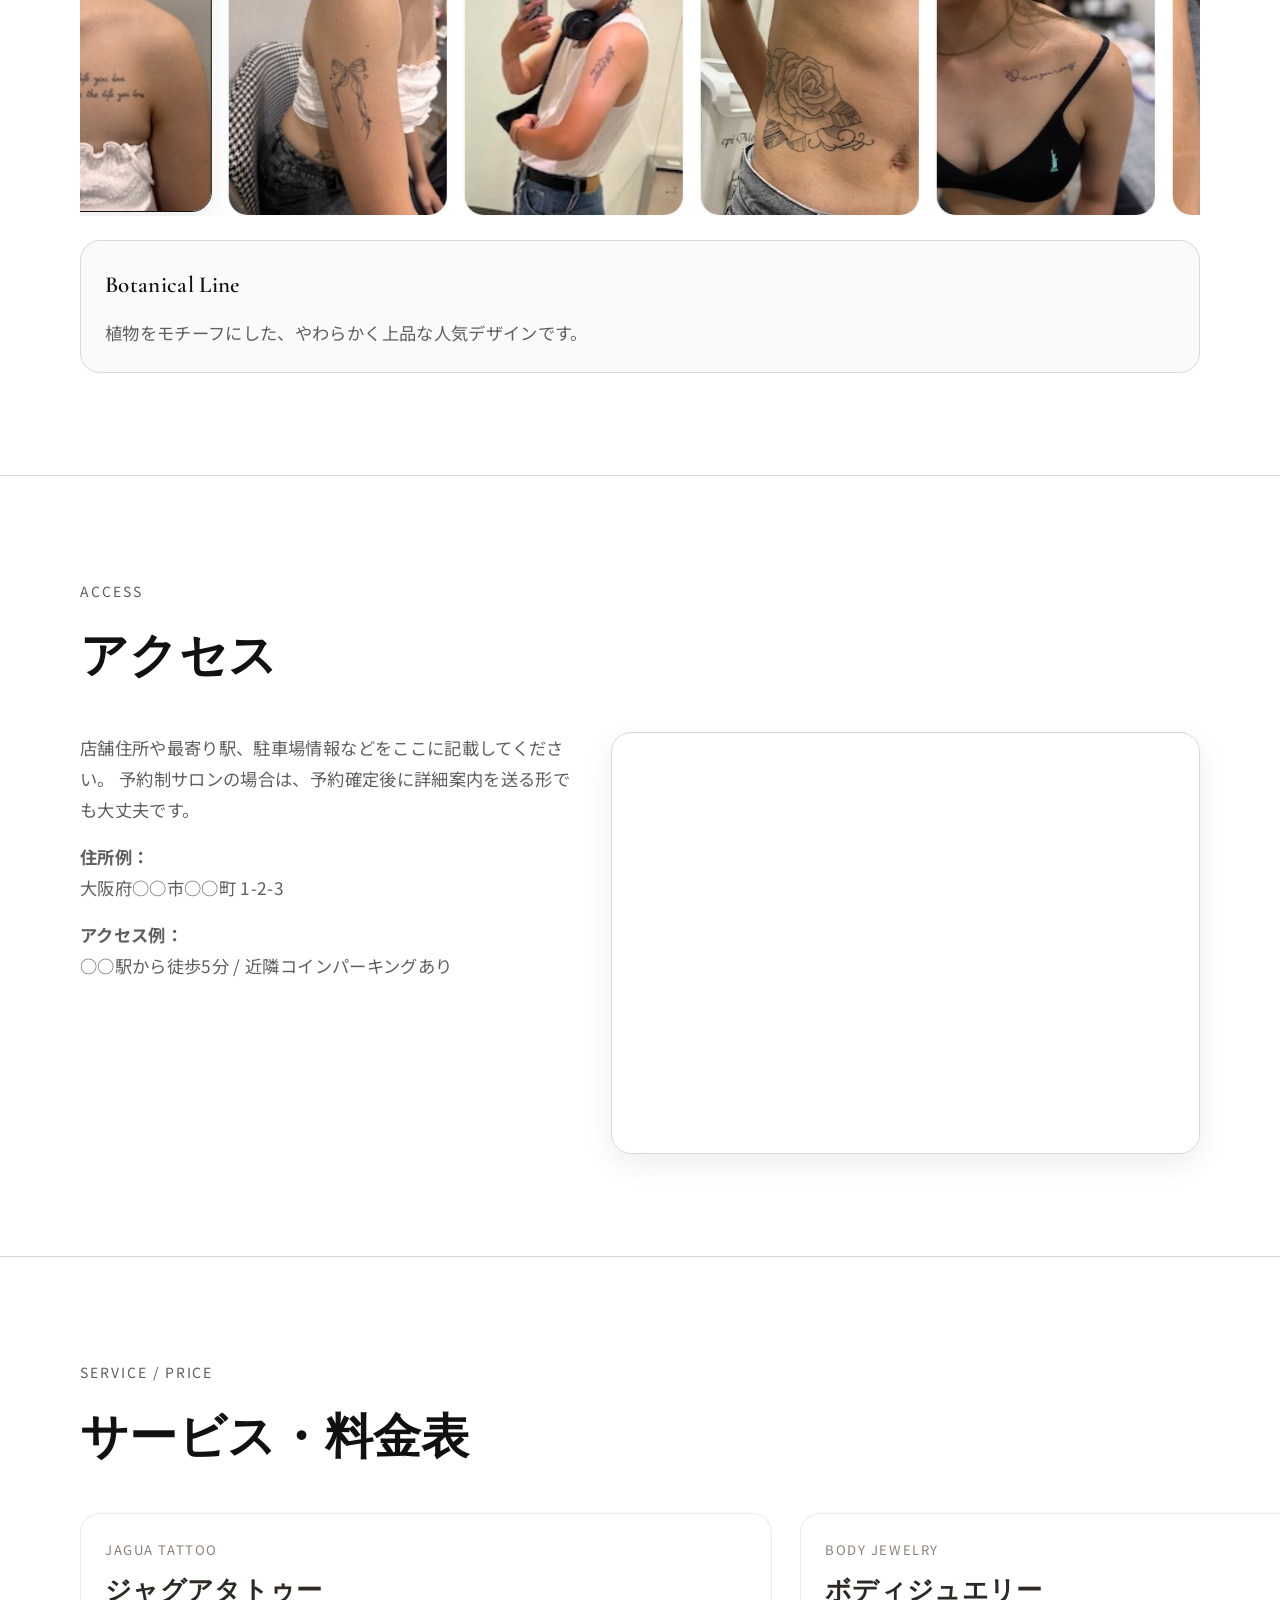
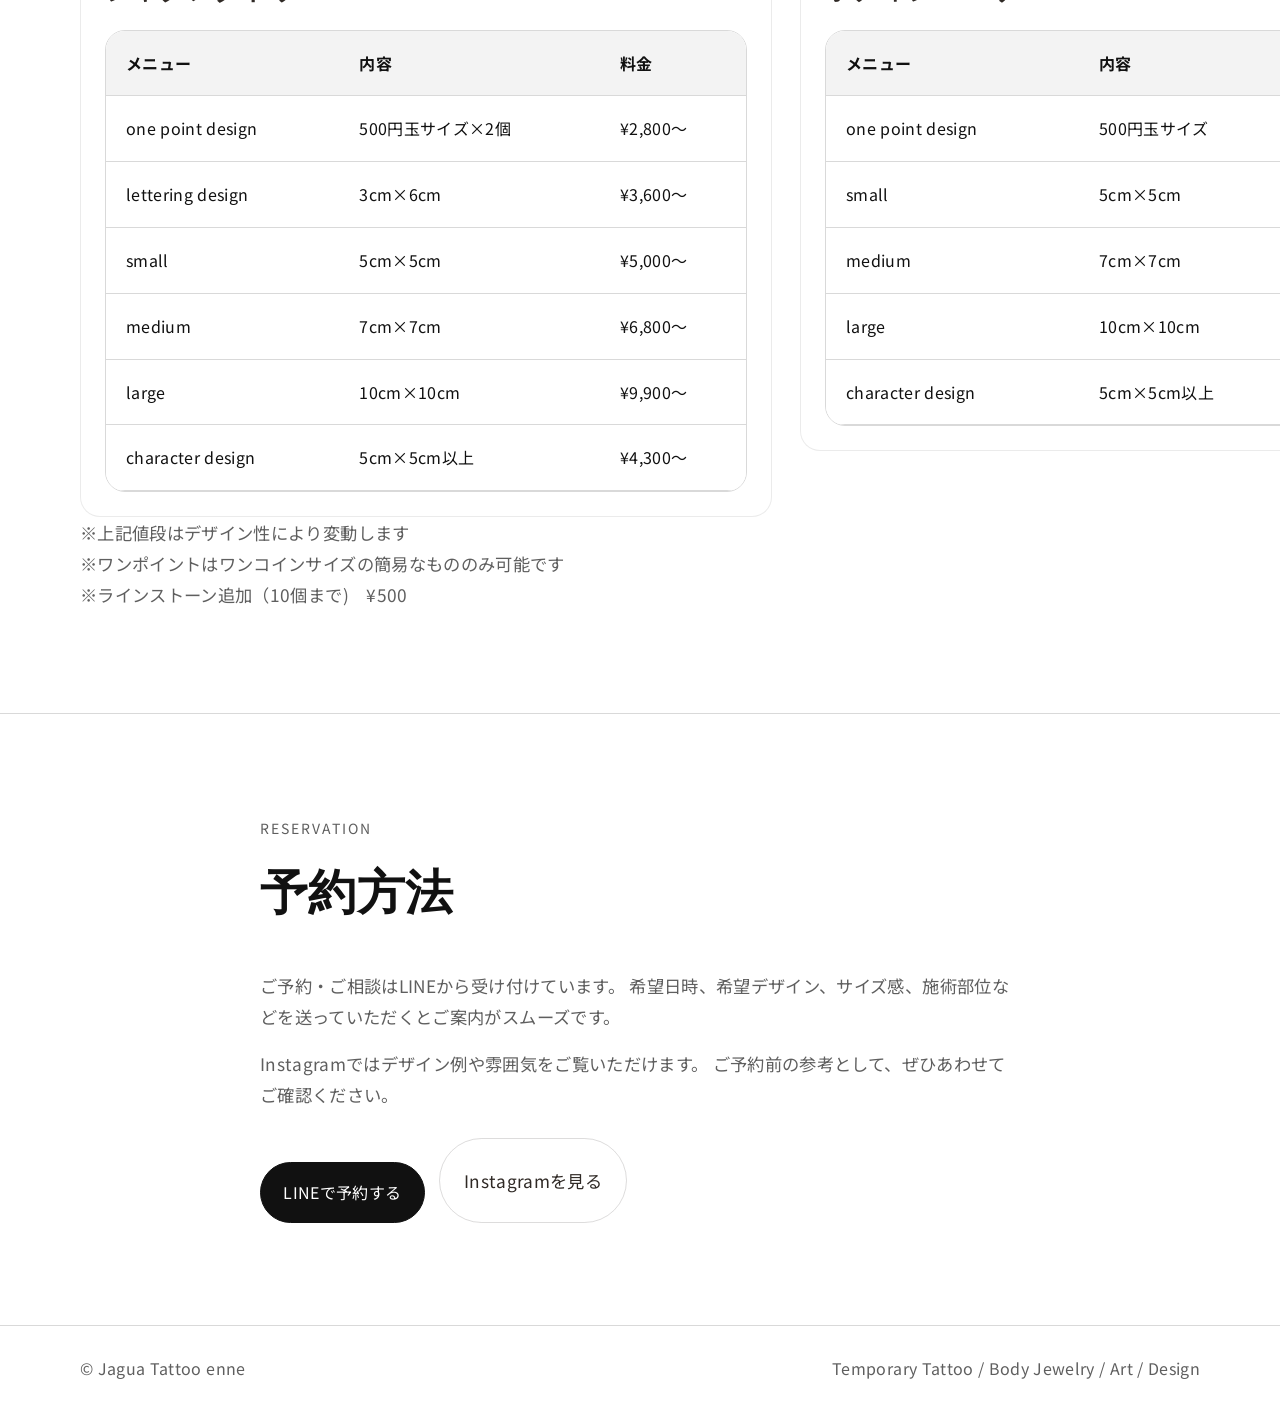
==== commit 6397d905: "Update index.html" ====
--- a/index.html
+++ b/index.html
@@ -197,13 +197,7 @@
           </div>
 
           <div class="map-box">
-            <iframe
-              title="Google Map"
-              src="https://maps.app.goo.gl/ys2m6vFQqgkq7Uf87?g_st=ic"
-              loading="lazy"
-              allowfullscreen
-              referrerpolicy="no-referrer-when-downgrade"
-            ></iframe>
+           <iframe src="https://www.google.com/maps/embed?pb=!1m18!1m12!1m3!1d3280.861142392253!2d135.49649127734418!3d34.683453872925696!2m3!1f0!2f0!3f0!3m2!1i1024!2i768!4f13.1!3m3!1m2!1s0x6000e7979c01f0a5%3A0xc18e5393a4e0422d!2z44Ko44K544OG44K144Ot44OzYXJjaGFuZ2Uo44Ki44Or44Kr44Oz44K444OlKQ!5e0!3m2!1sja!2sjp!4v1786636940219!5m2!1sja!2sjp" width="600" height="450" style="border:0;" allowfullscreen="" loading="lazy" referrerpolicy="strict-origin-when-cross-origin"></iframe>
           </div>
         </div>
       </div>
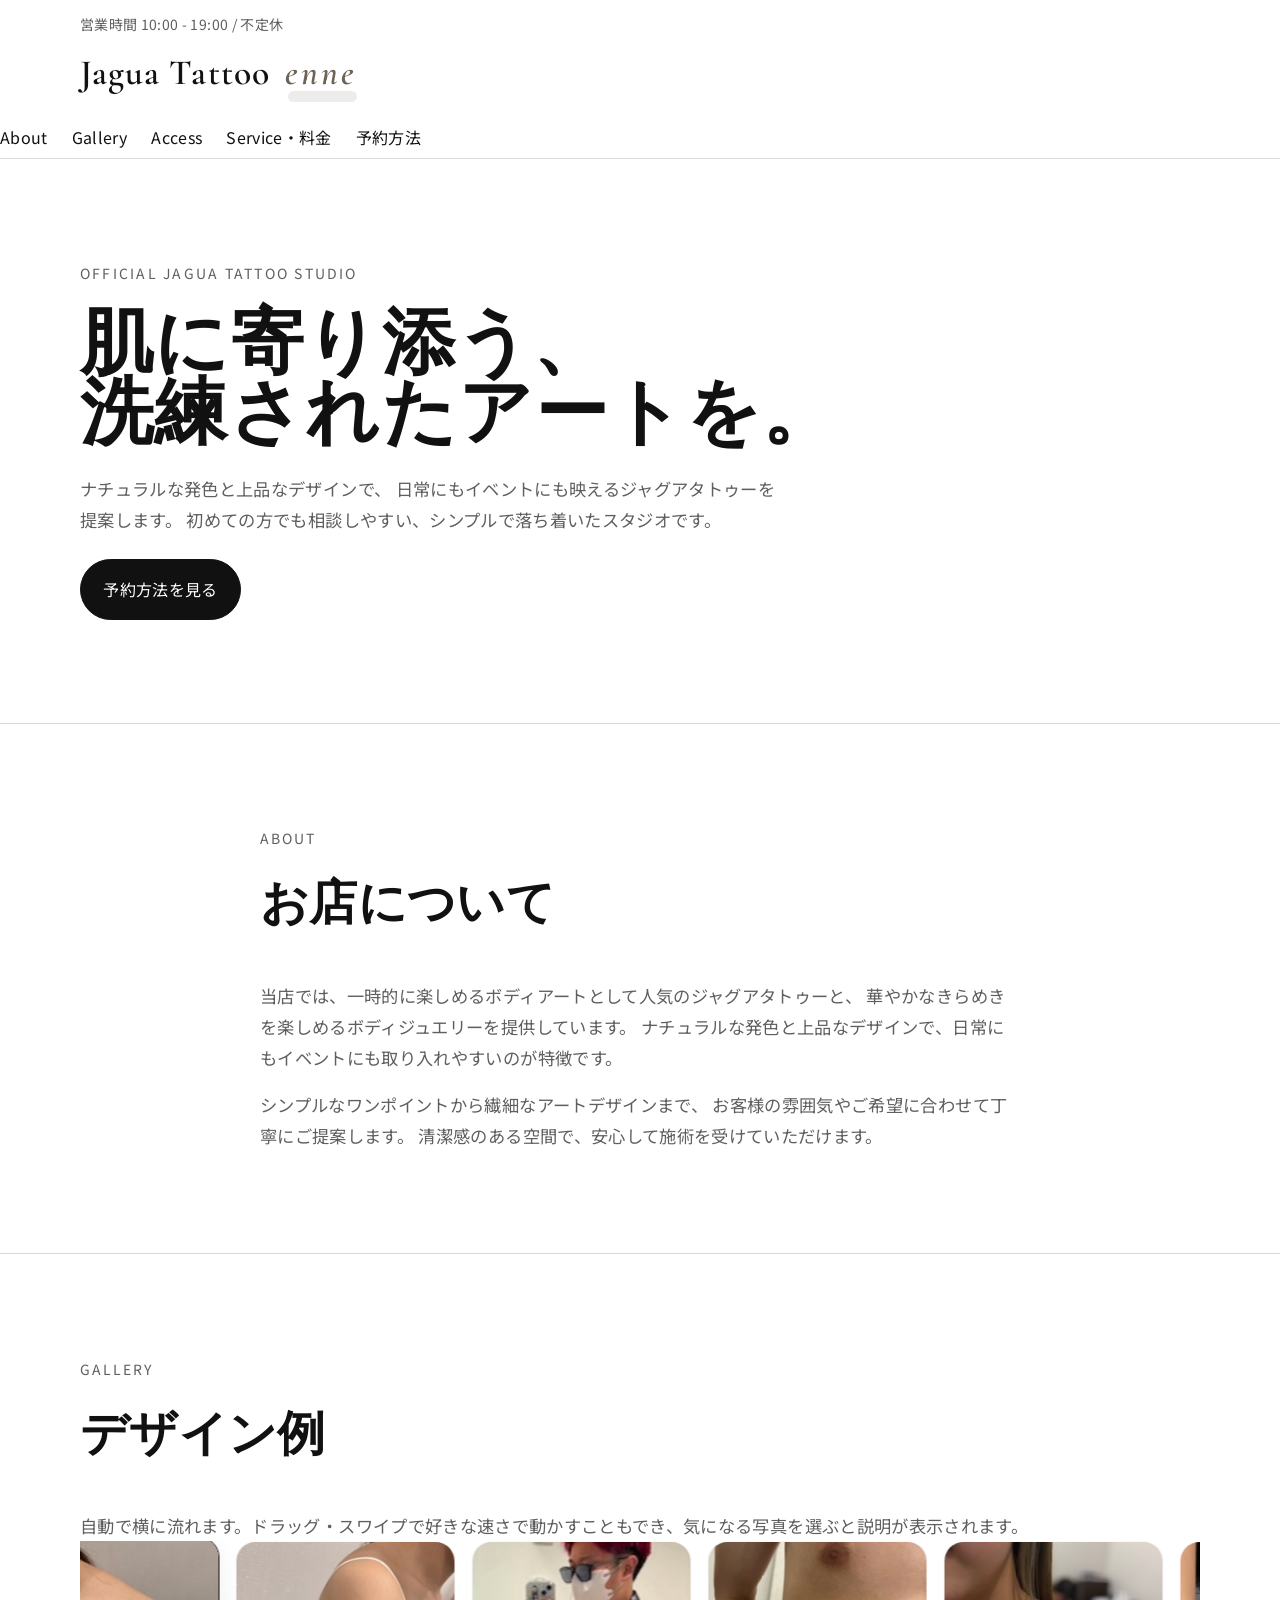
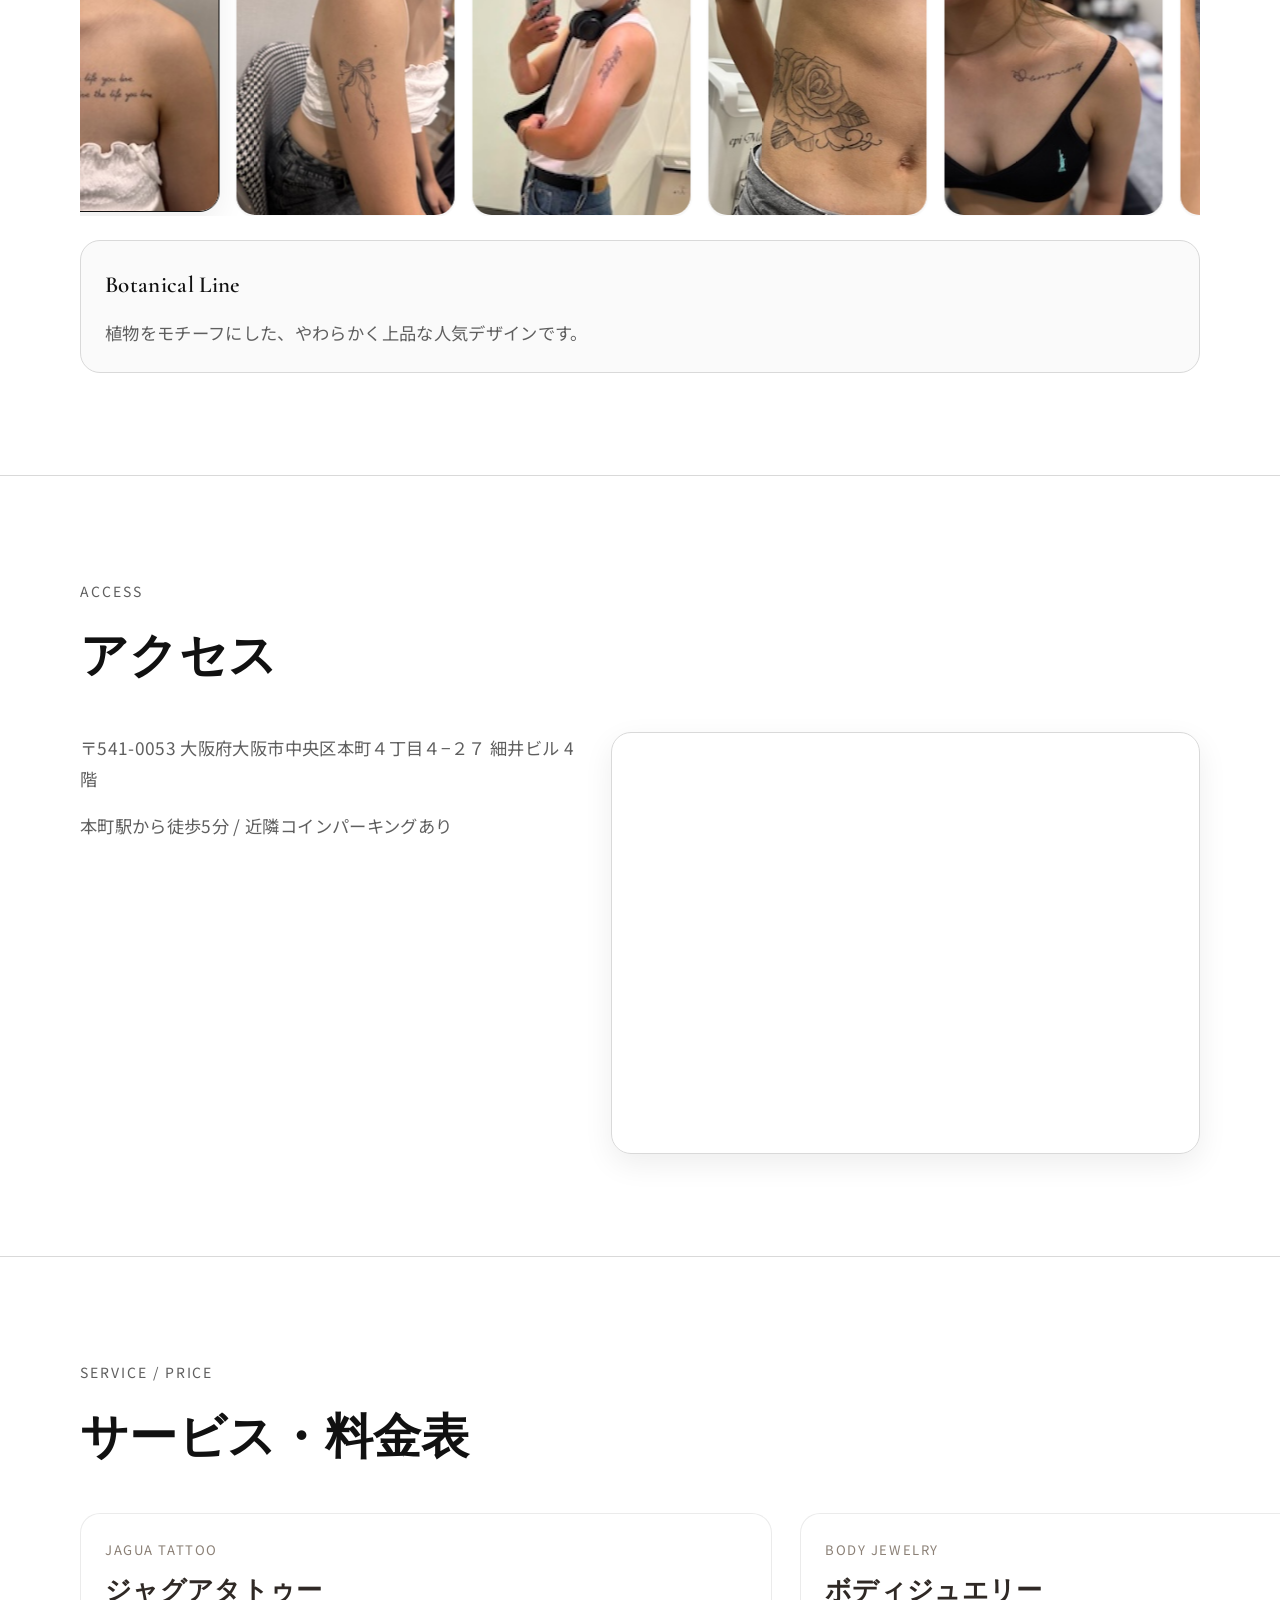
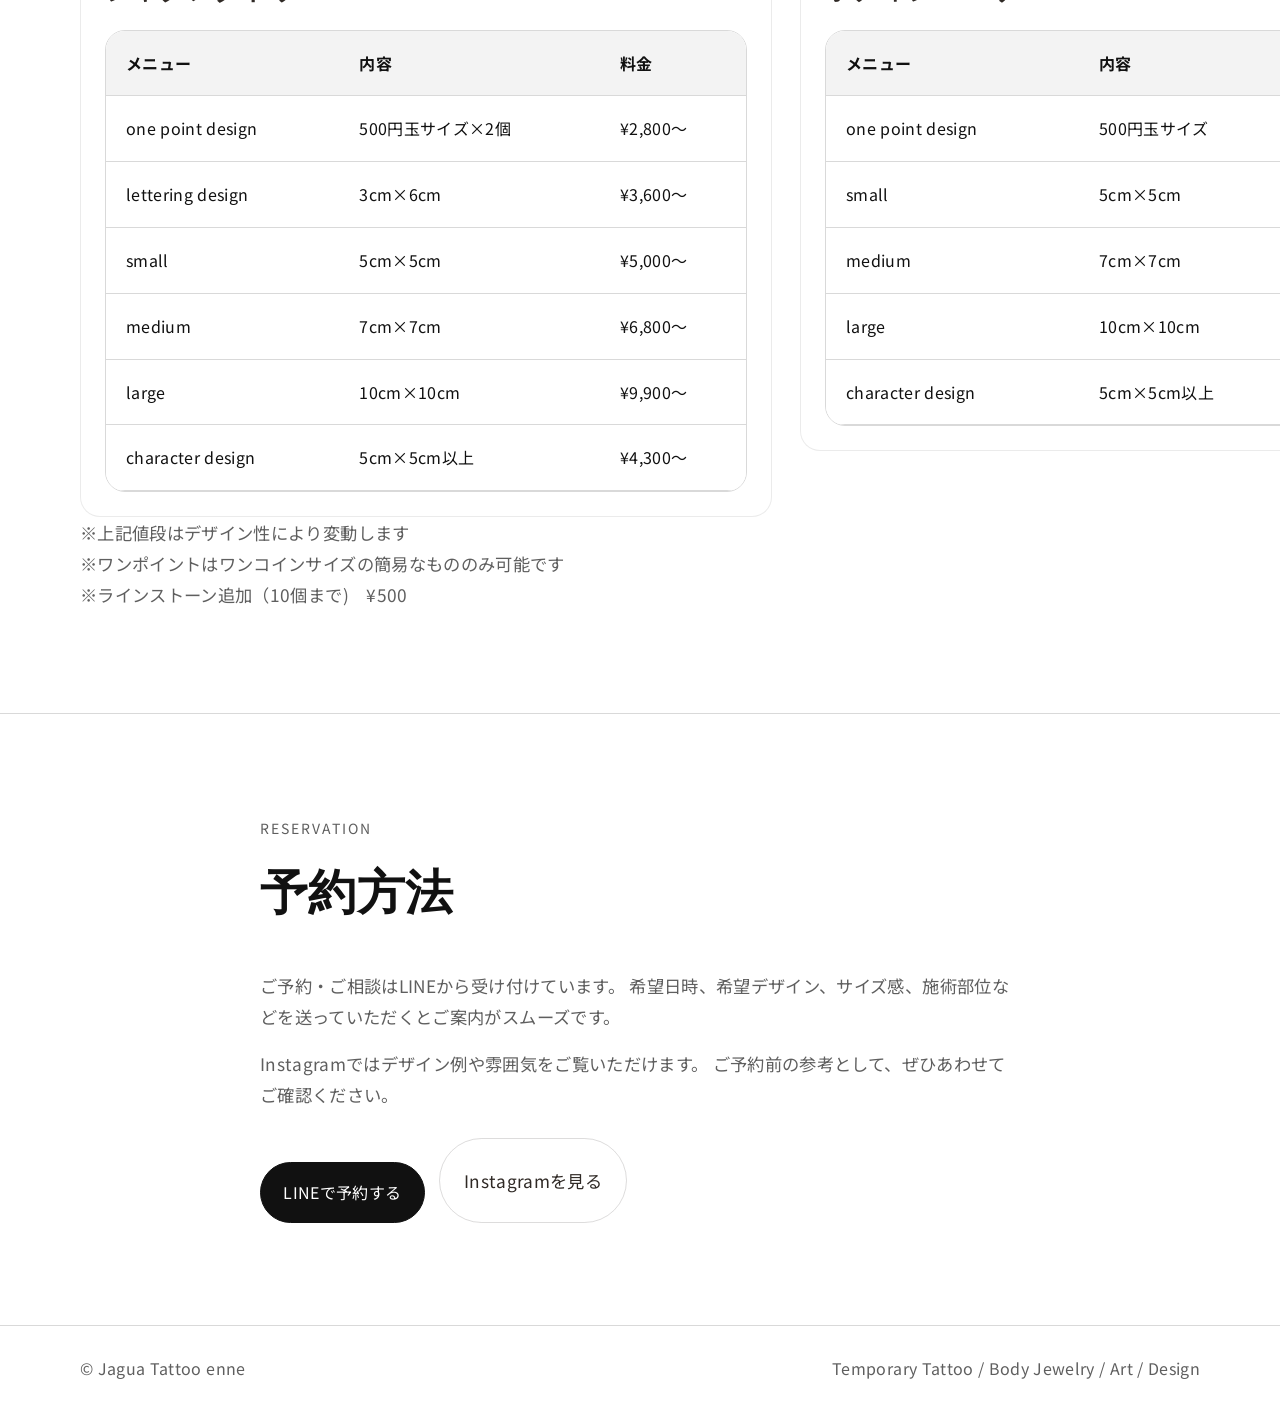
==== commit b25bfd23: "Update index.html" ====
--- a/index.html
+++ b/index.html
@@ -183,16 +183,10 @@
         <div class="access-grid">
           <div class="text-stack">
             <p>
-              店舗住所や最寄り駅、駐車場情報などをここに記載してください。
-              予約制サロンの場合は、予約確定後に詳細案内を送る形でも大丈夫です。
+              〒541-0053 大阪府大阪市中央区本町４丁目４−２７ 細井ビル 4階
             </p>
             <p>
-              <strong>住所例：</strong><br />
-              大阪府○○市○○町 1-2-3
-            </p>
-            <p>
-              <strong>アクセス例：</strong><br />
-              ○○駅から徒歩5分 / 近隣コインパーキングあり
+              本町駅から徒歩5分 / 近隣コインパーキングあり
             </p>
           </div>
 
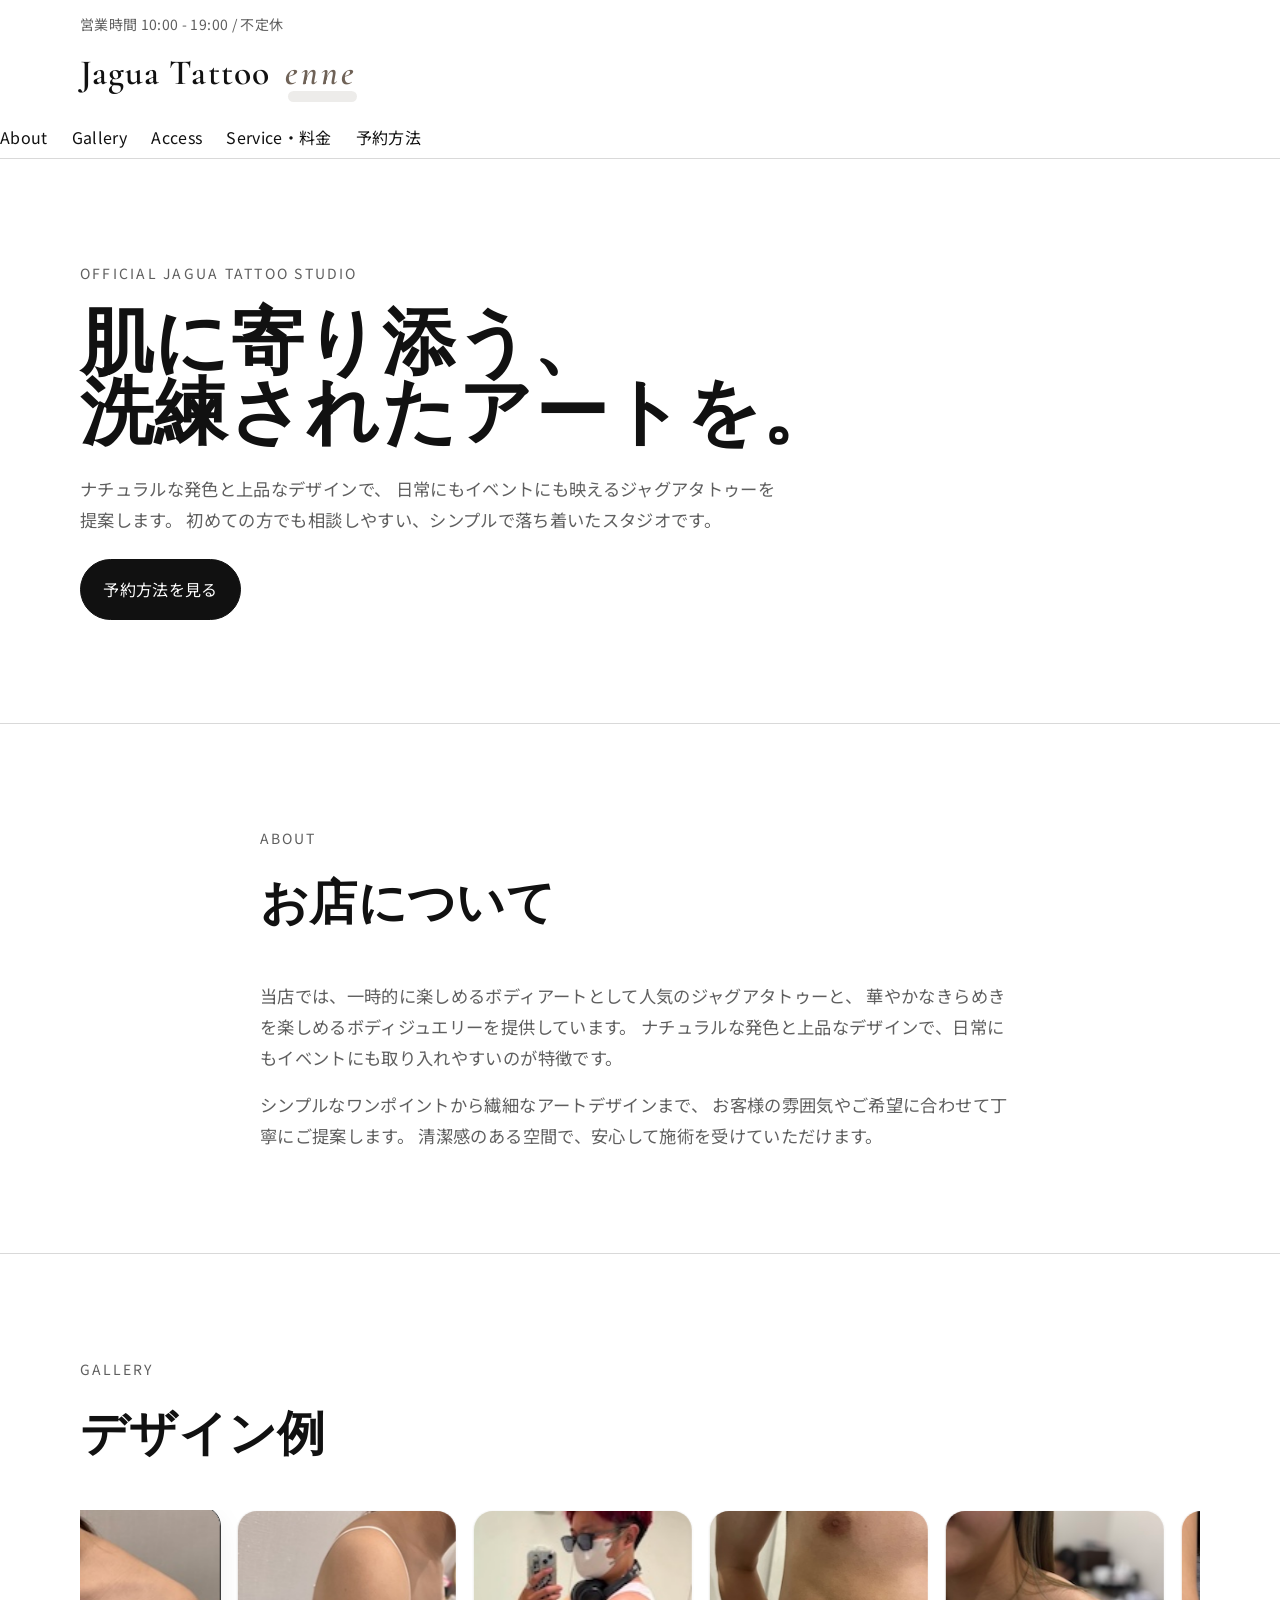
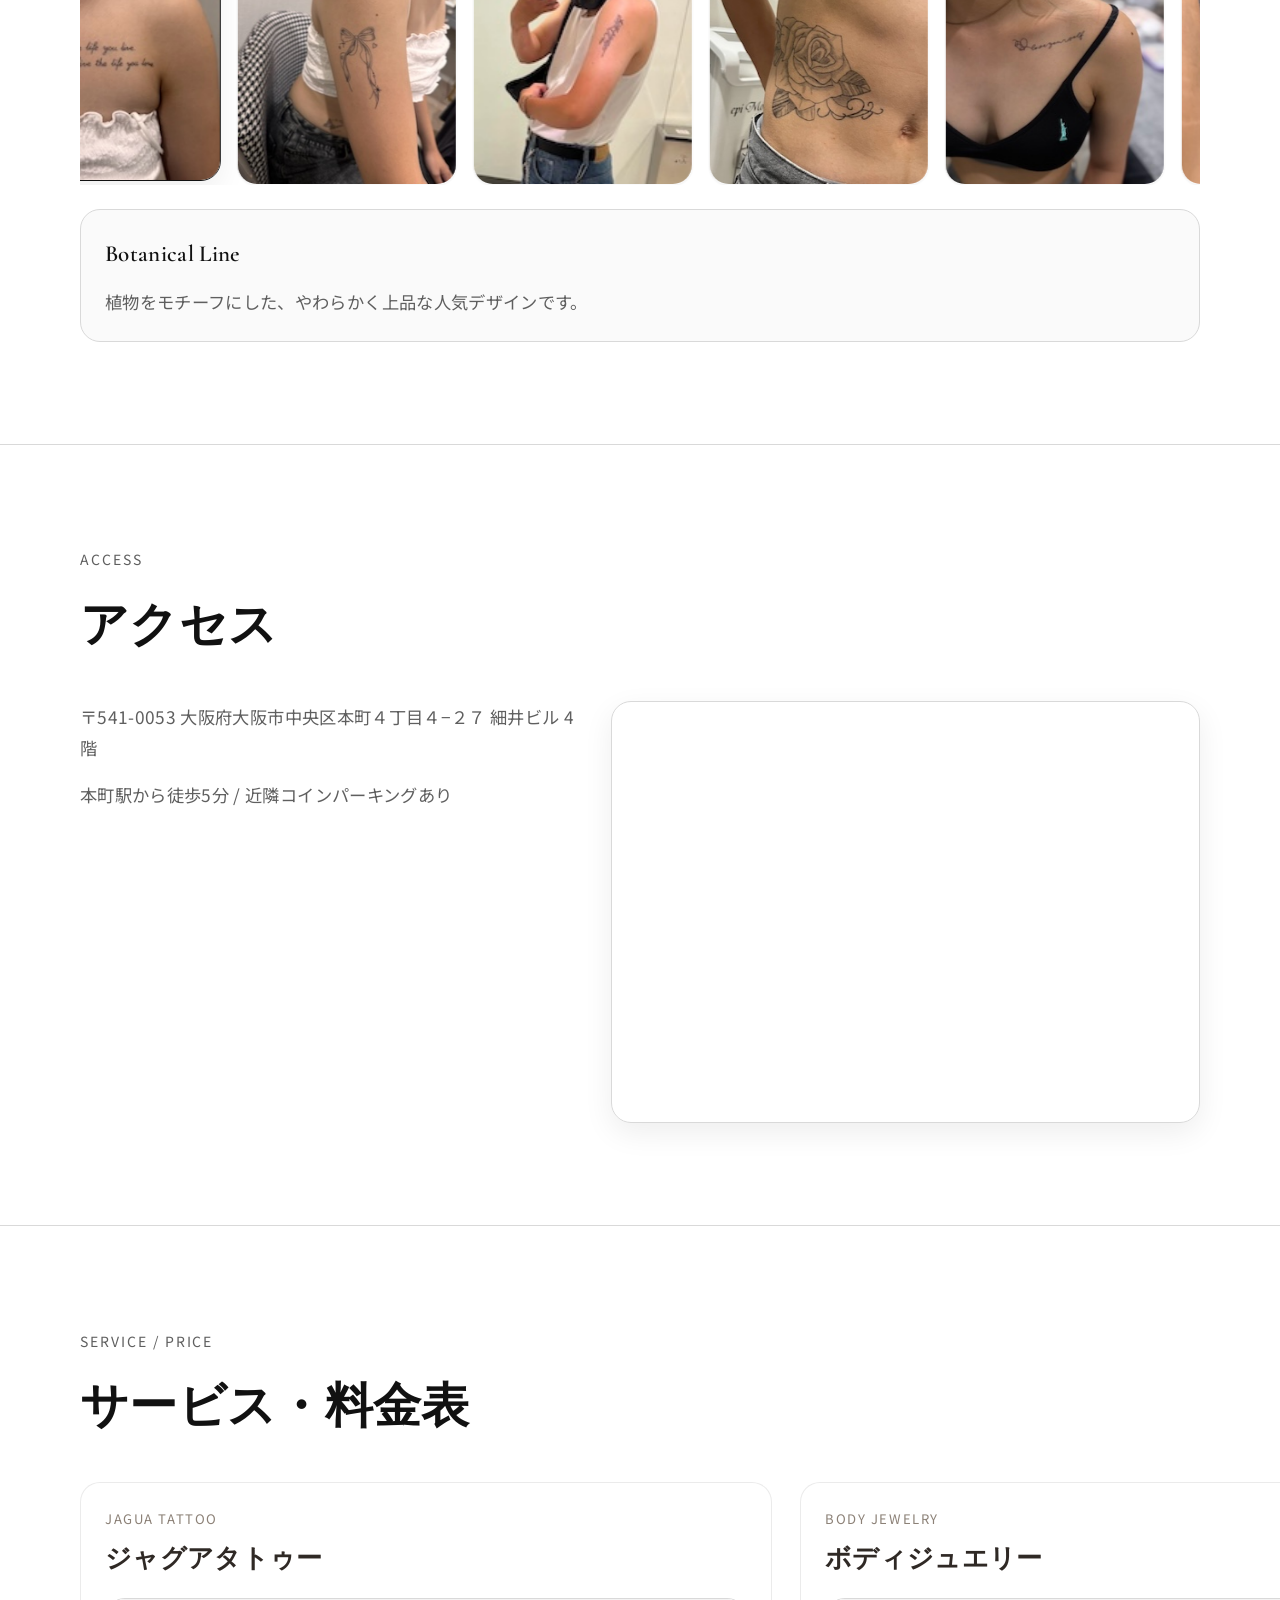
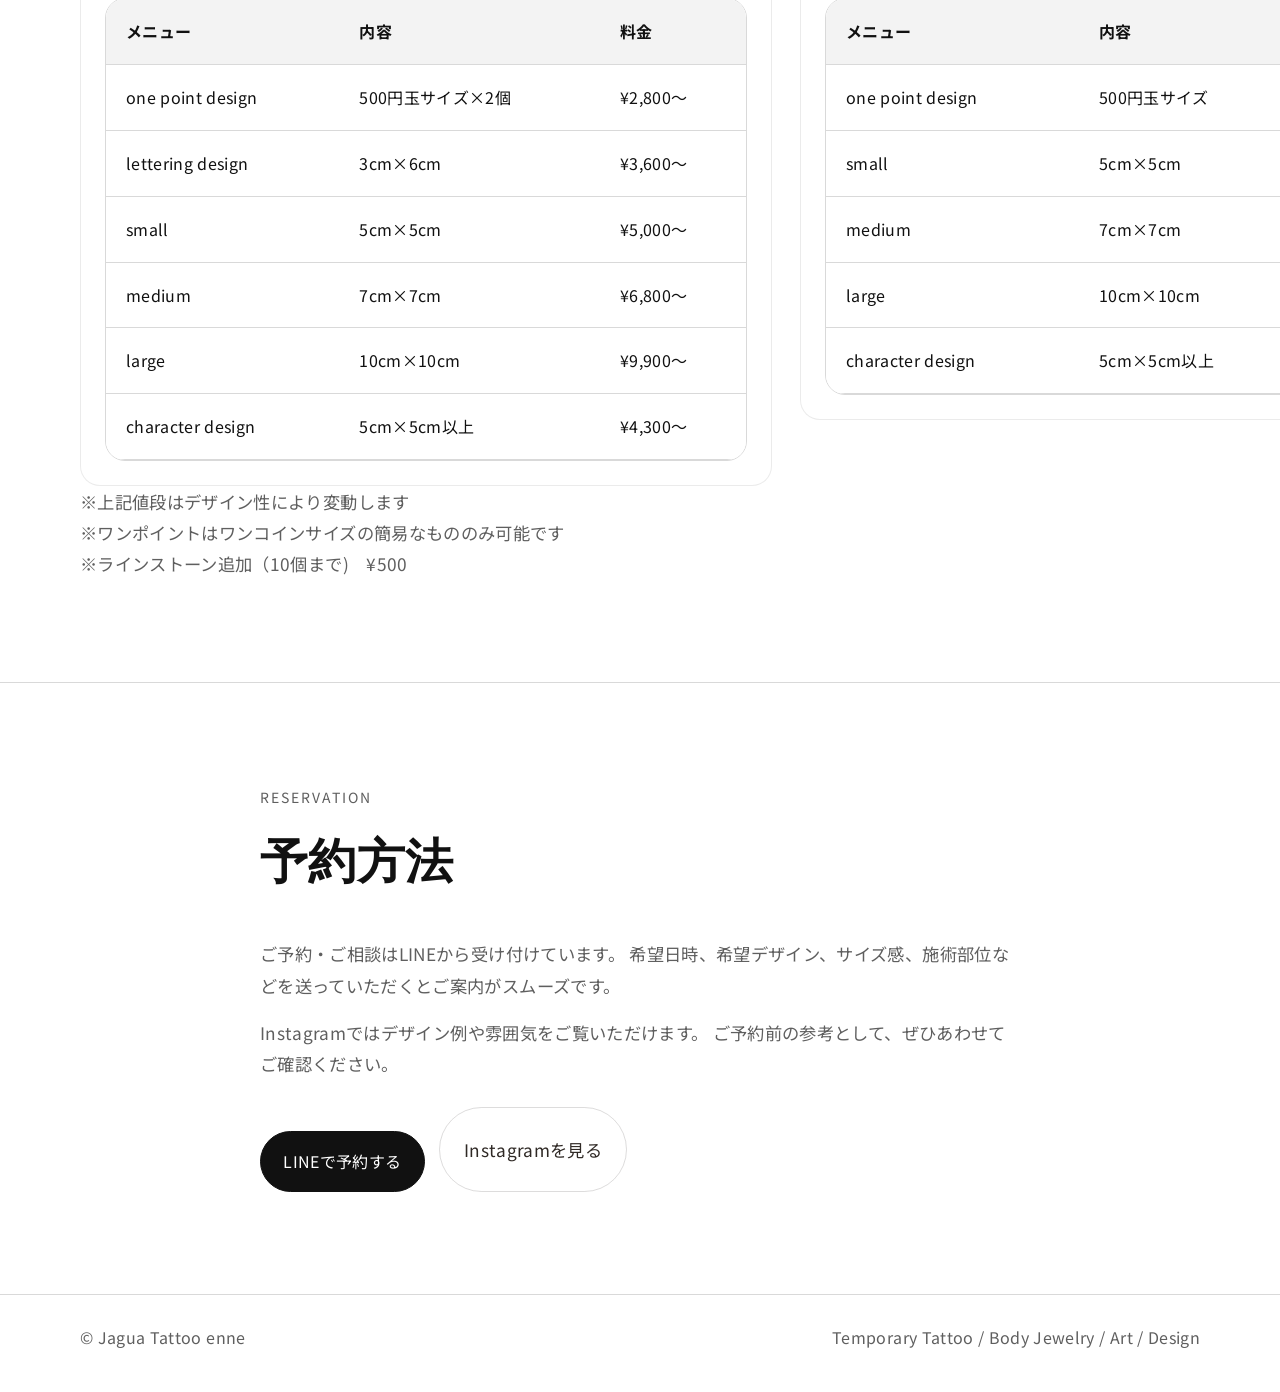
==== commit 4fb7ca51: "Update index.html" ====
--- a/index.html
+++ b/index.html
@@ -102,10 +102,6 @@
           <h2>デザイン例</h2>
         </div>
 
-        <p class="section-intro">
-          自動で横に流れます。ドラッグ・スワイプで好きな速さで動かすこともでき、気になる写真を選ぶと説明が表示されます。
-        </p>
-
         <div class="gallery-marquee" id="galleryMarquee">
           <div class="gallery-track" id="galleryTrack">
             <button class="gallery-card is-active" type="button" data-title="Botanical Line" data-desc="植物をモチーフにした、やわらかく上品な人気デザインです。">
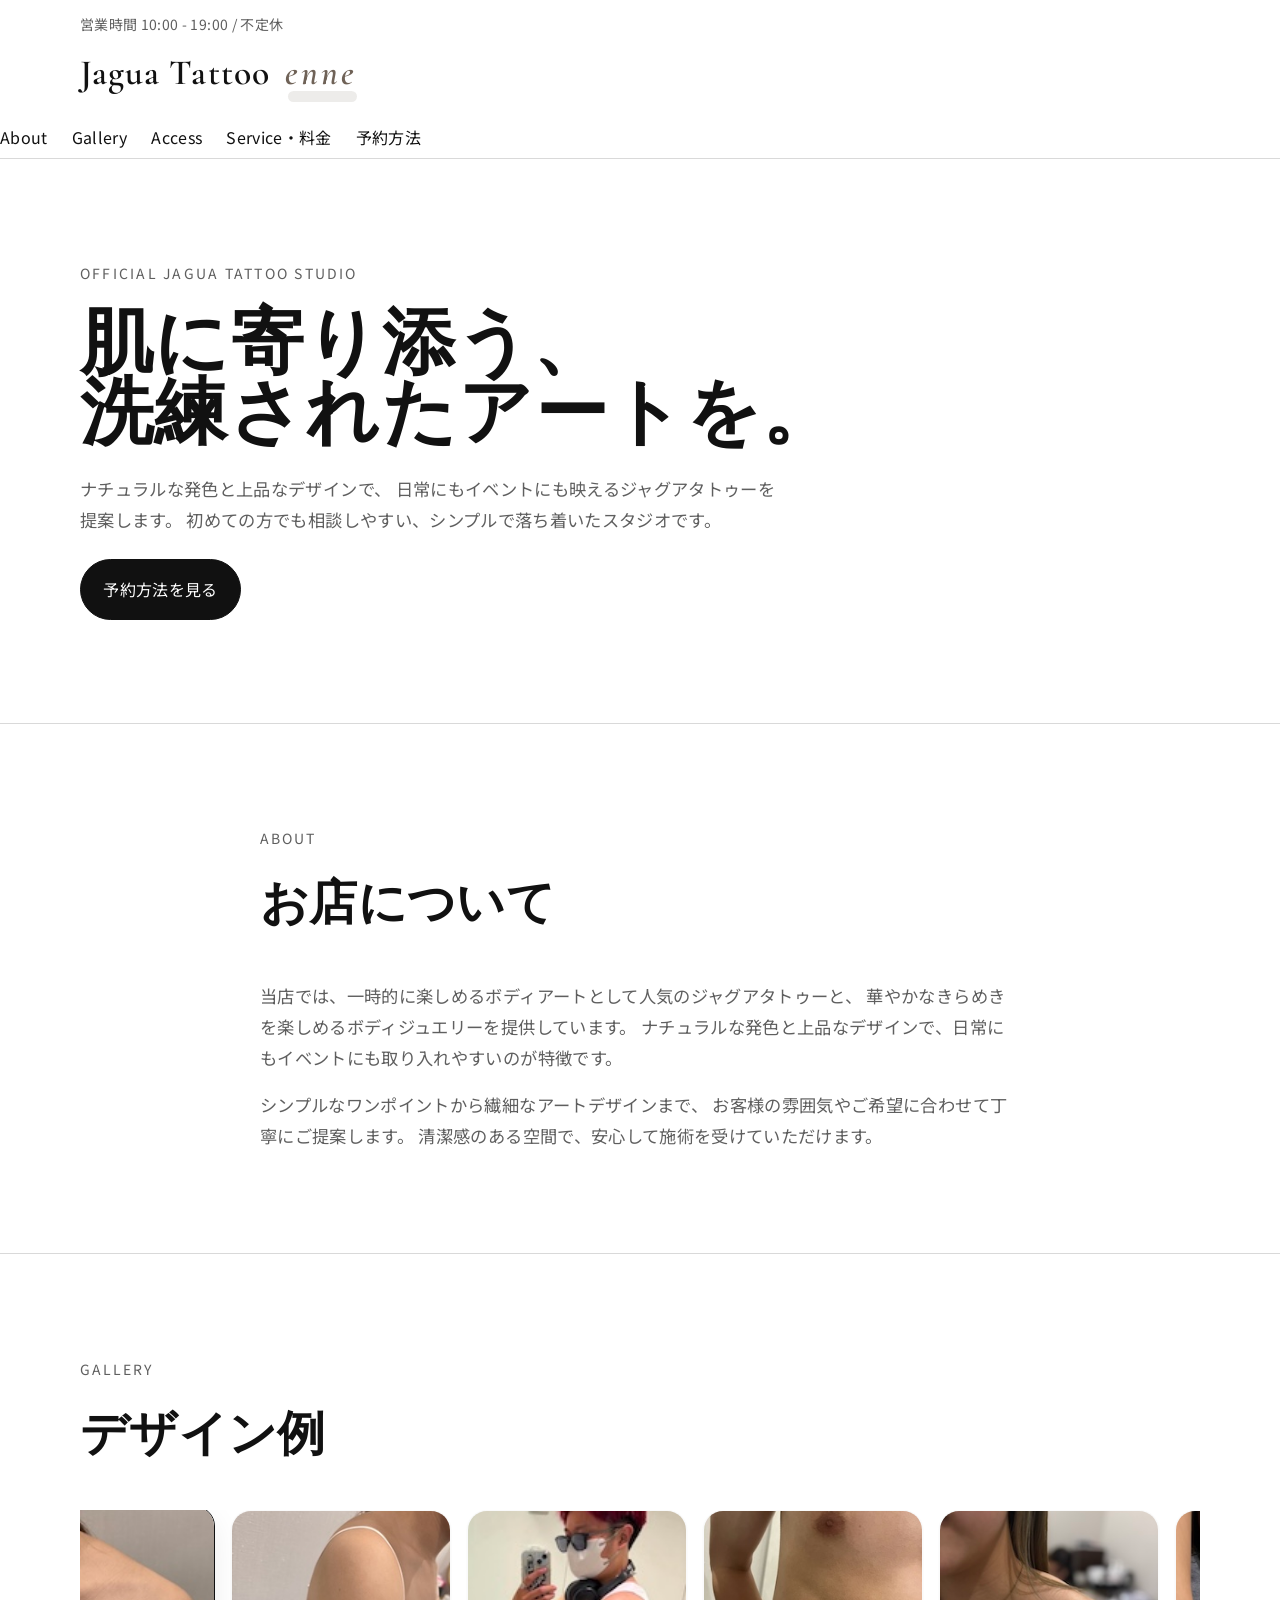
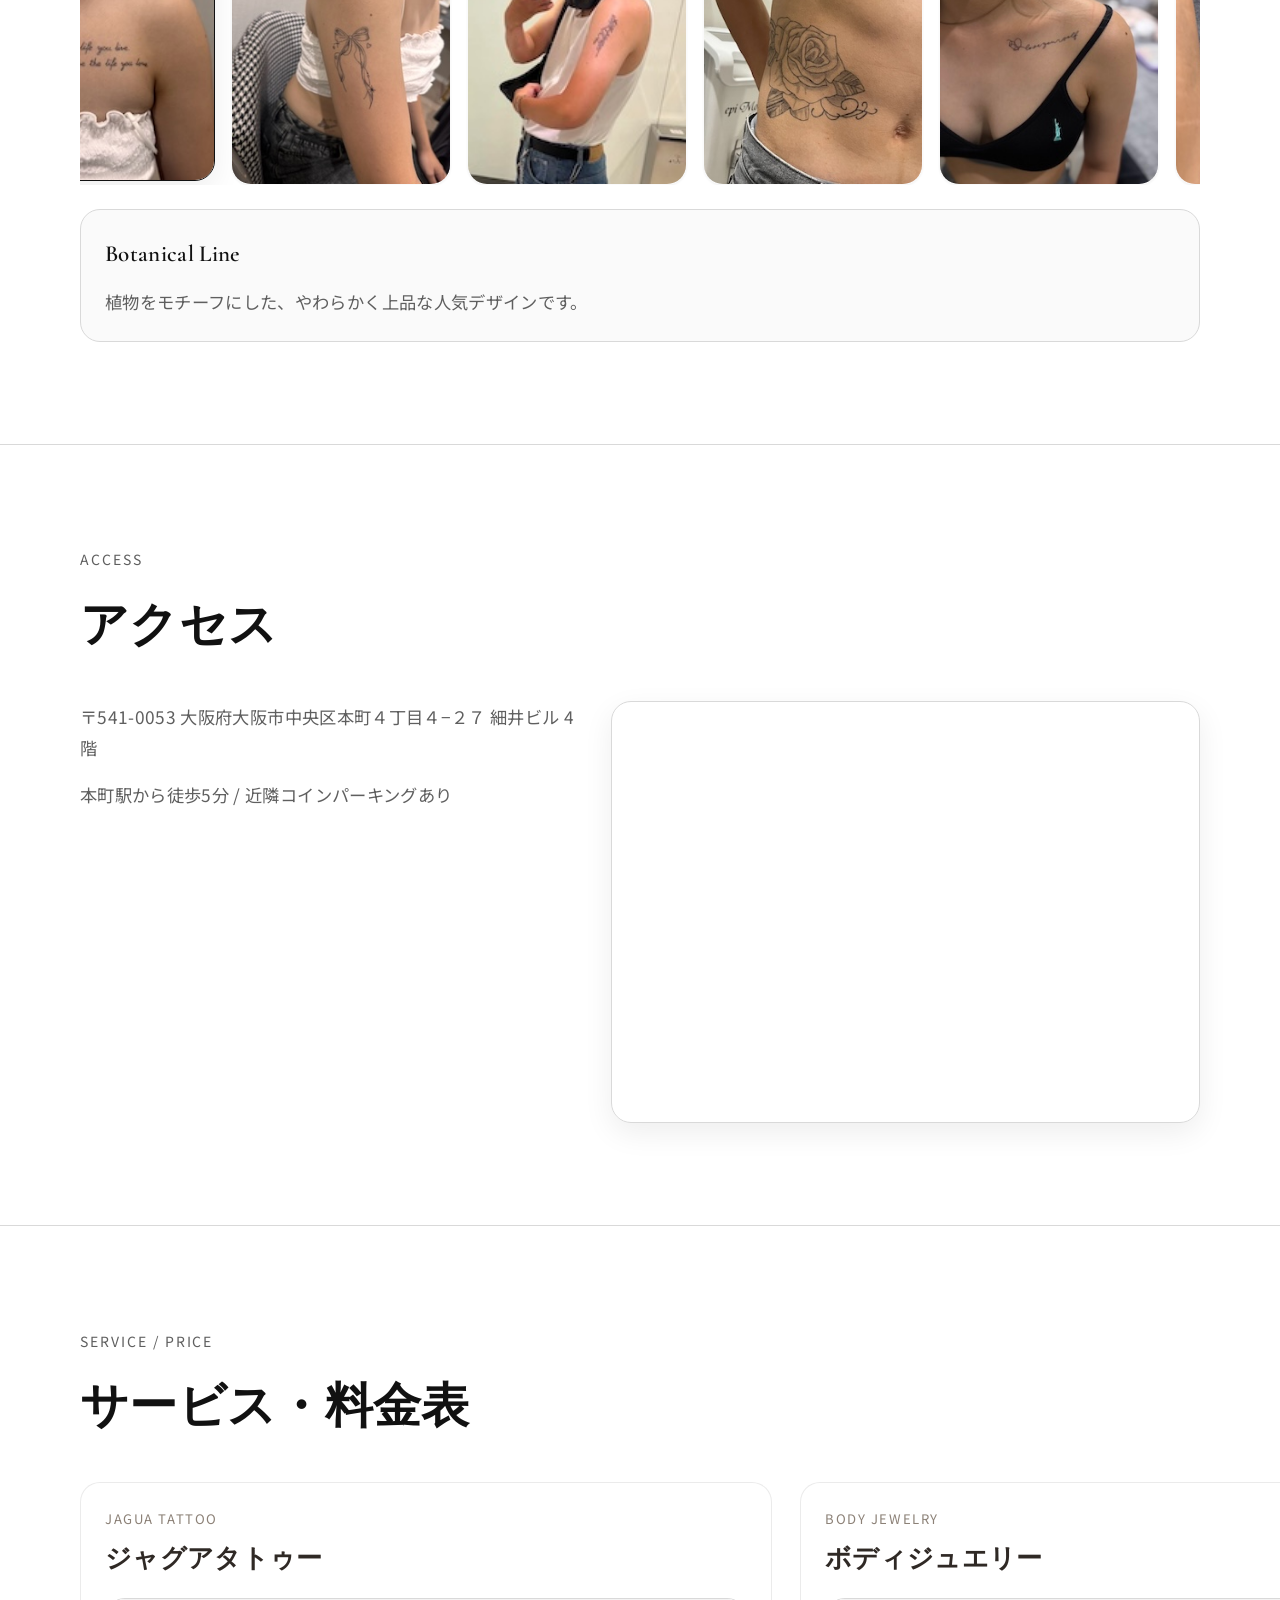
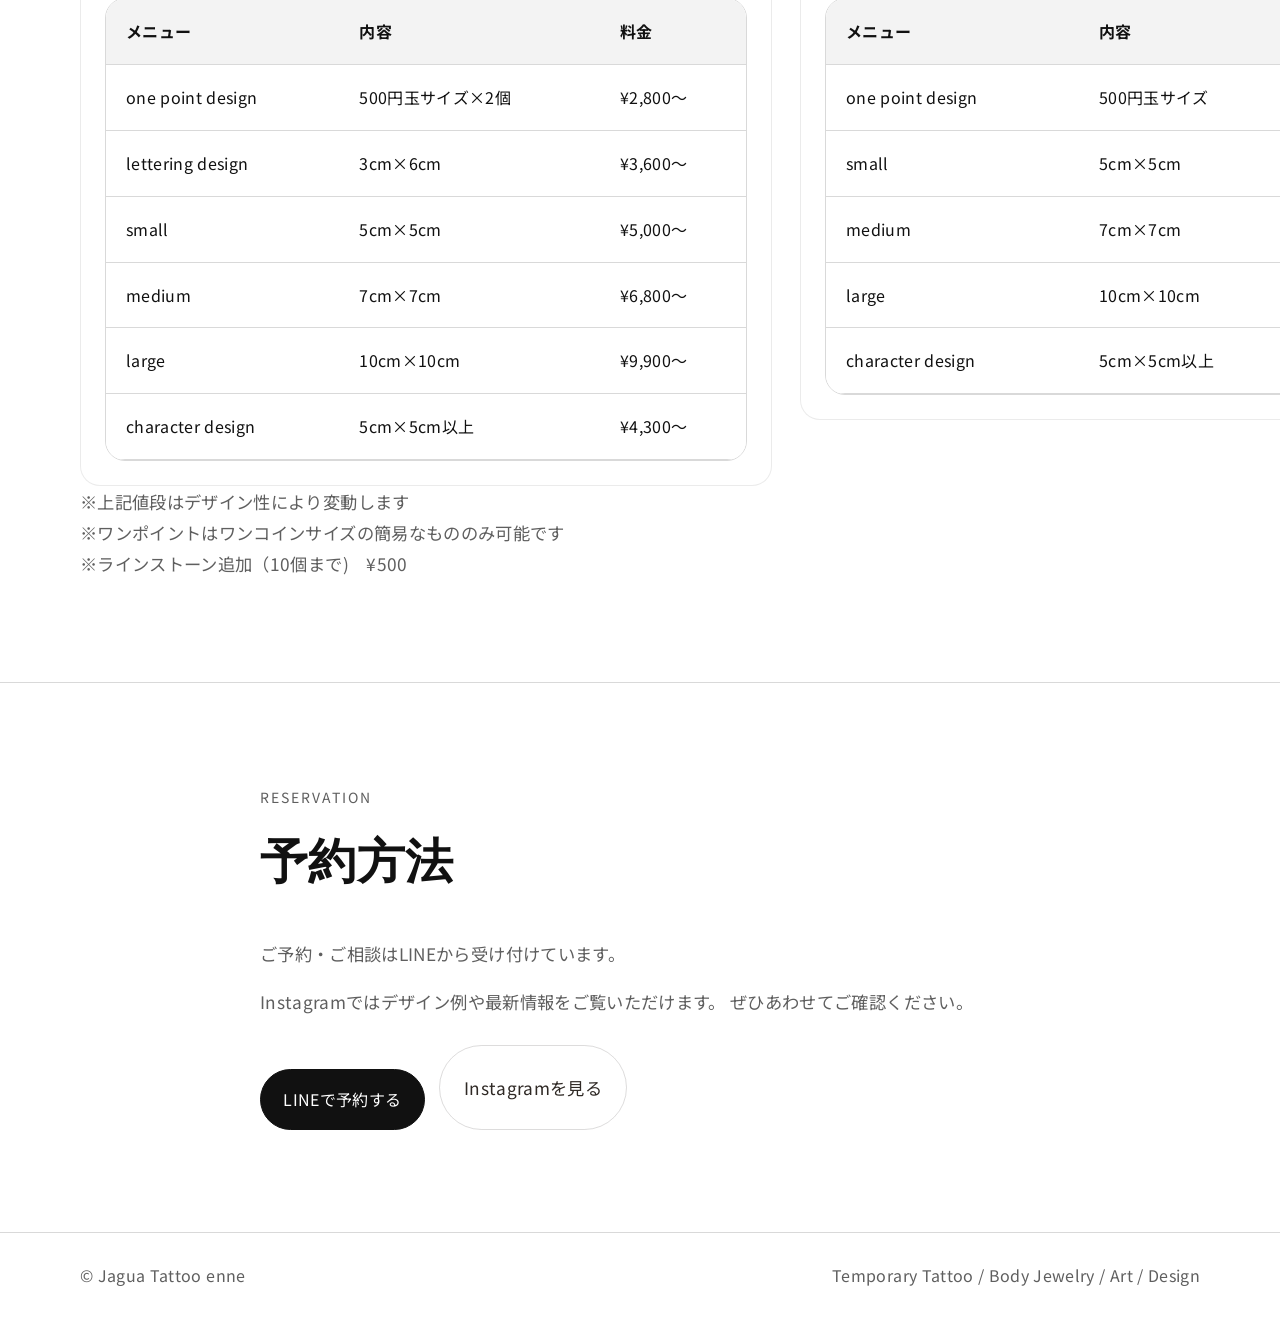
==== commit efd5ad2a: "Update index.html" ====
--- a/index.html
+++ b/index.html
@@ -316,11 +316,10 @@
         <div class="text-stack">
           <p>
             ご予約・ご相談はLINEから受け付けています。
-            希望日時、希望デザイン、サイズ感、施術部位などを送っていただくとご案内がスムーズです。
           </p>
           <p>
-            Instagramではデザイン例や雰囲気をご覧いただけます。
-            ご予約前の参考として、ぜひあわせてご確認ください。
+            Instagramではデザイン例や最新情報をご覧いただけます。
+            ぜひあわせてご確認ください。
           </p>
         </div>
 
@@ -335,7 +334,7 @@
           </a>
 
           <a
-            href="https://www.instagram.com/XXXXXXXX/"
+            href="https://www.instagram.com/jaguatattoo_enne?igsh=NDBwMWxlZjY5dGJp&utm_source=qr"
             target="_blank"
             rel="noopener noreferrer"
             class="button-secondary"
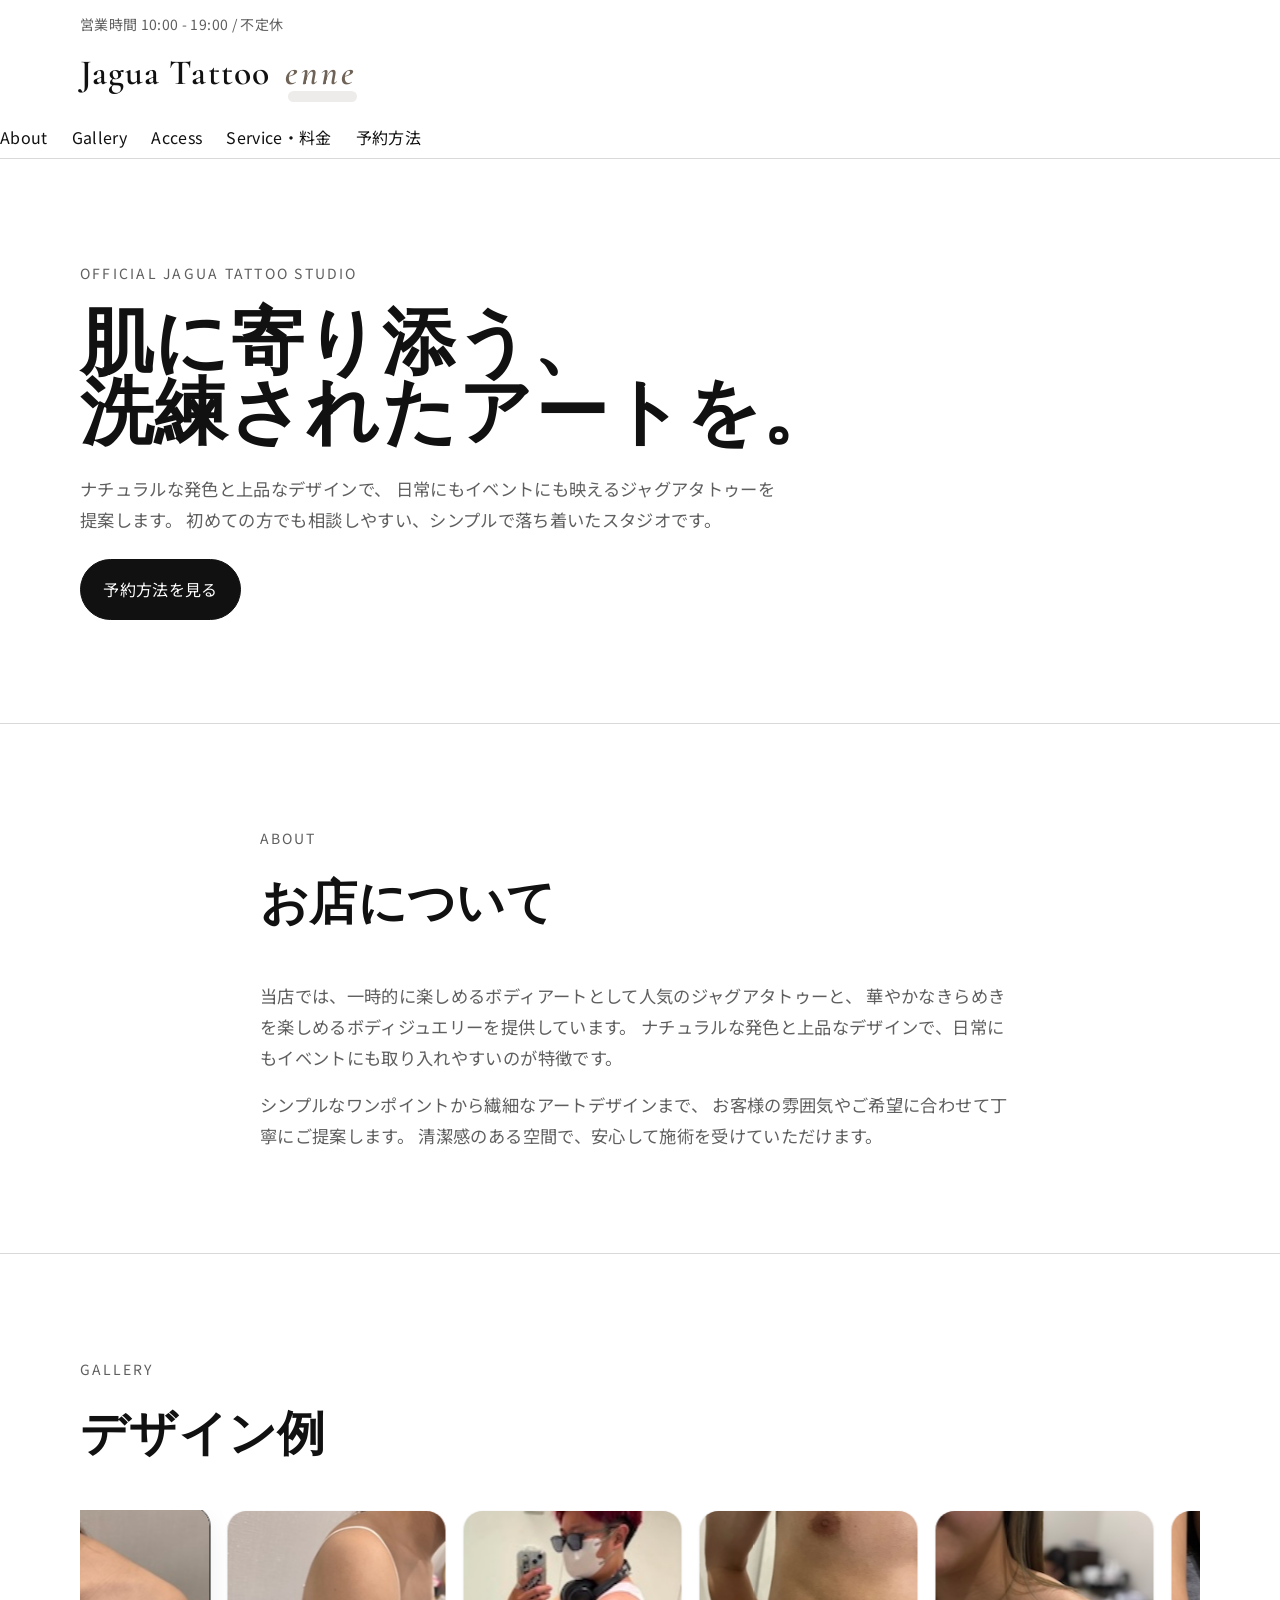
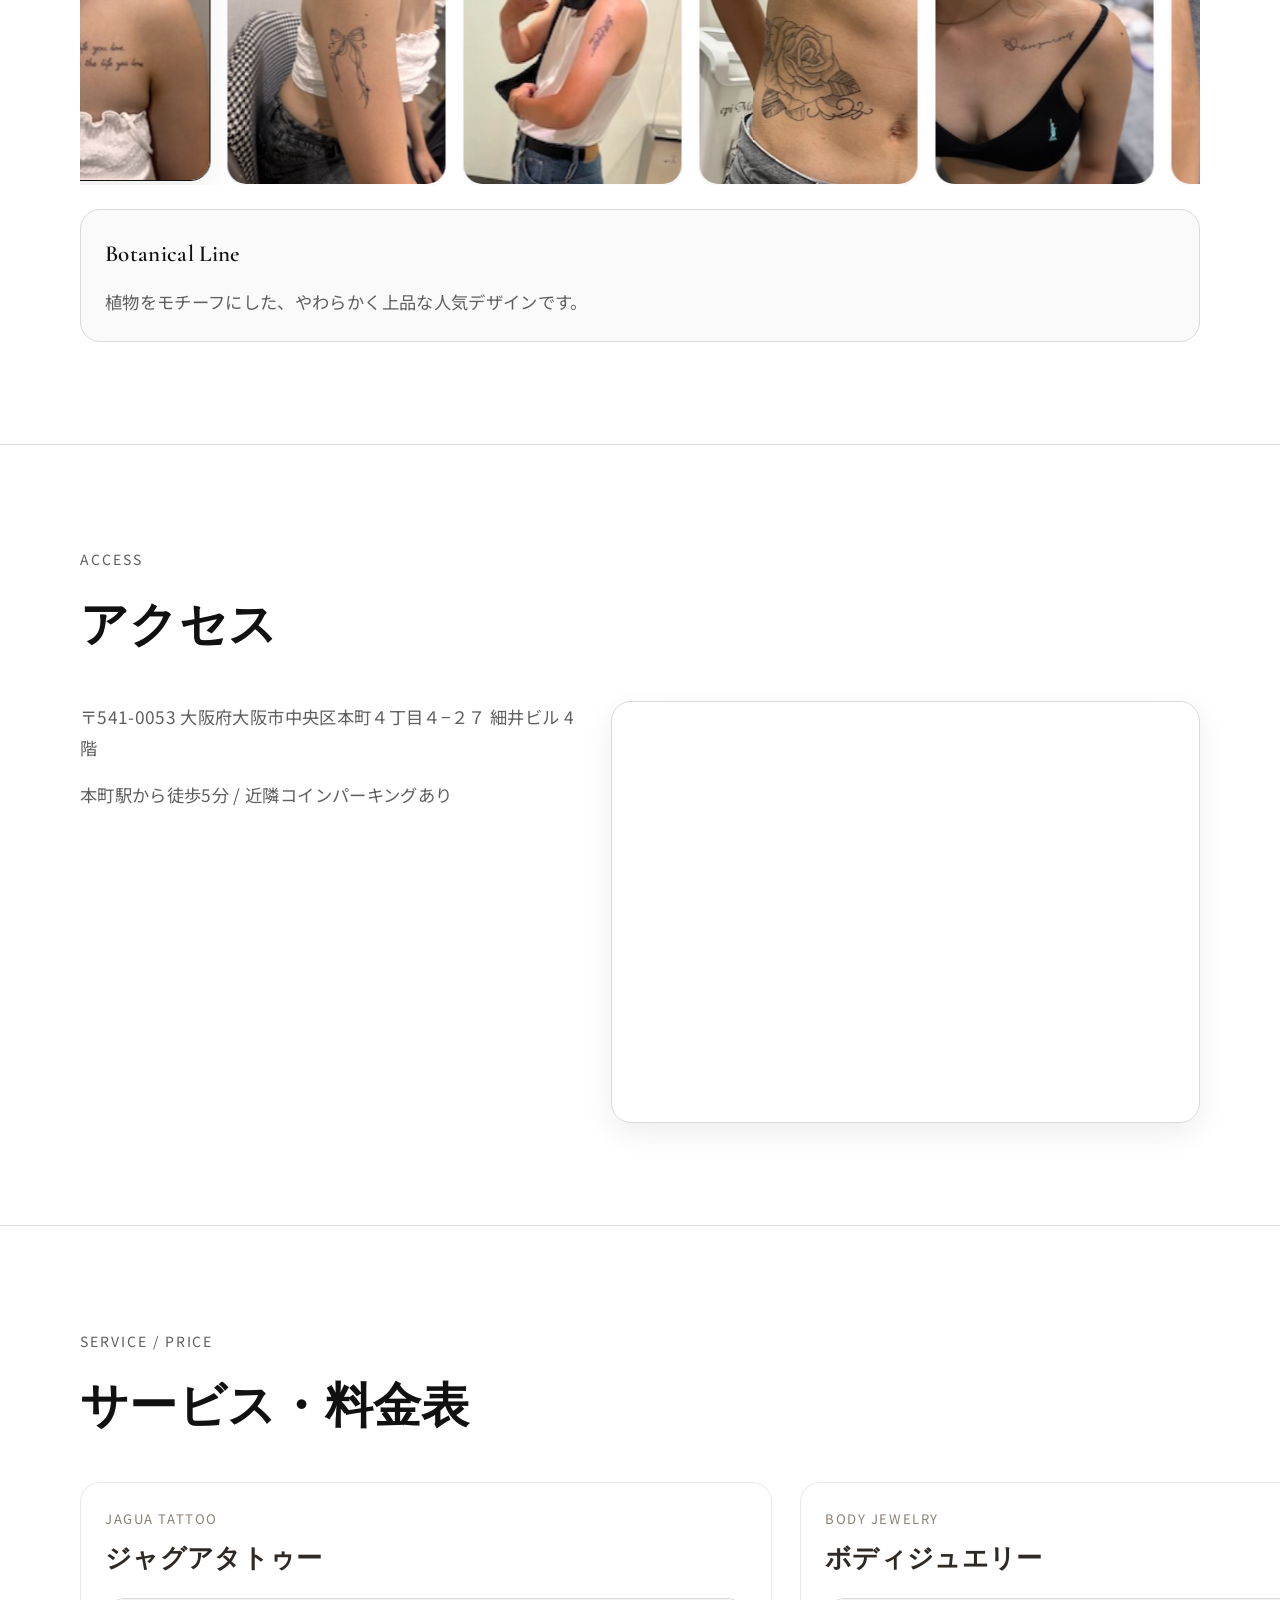
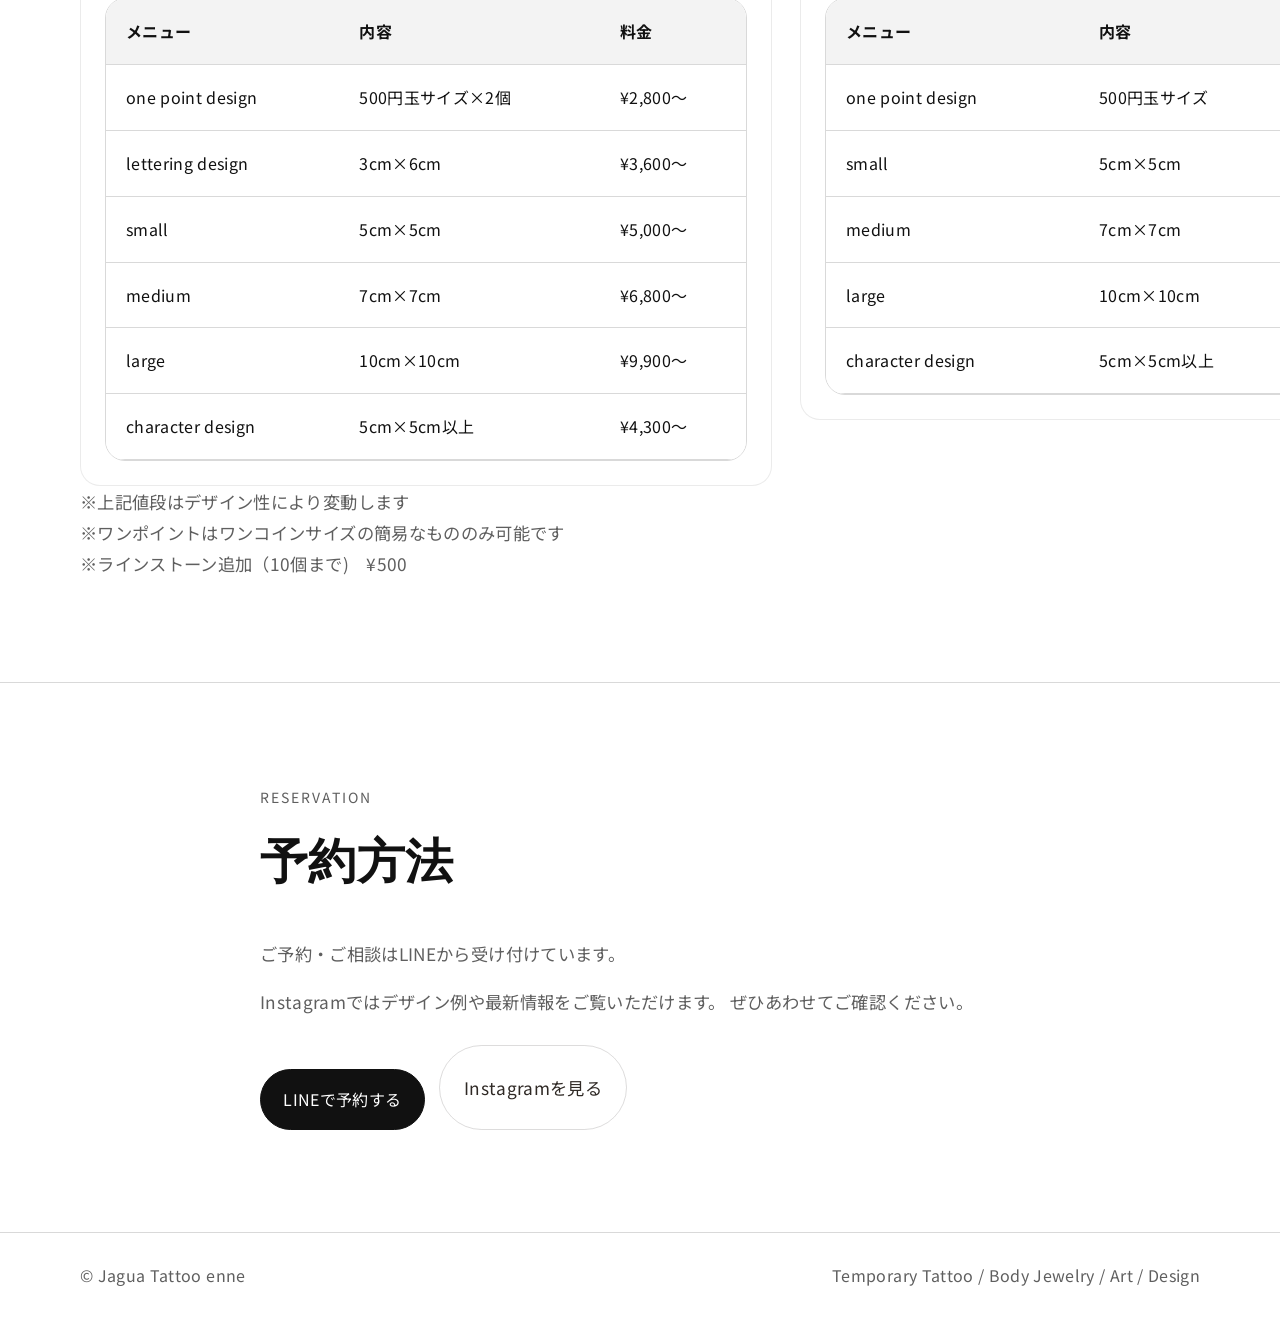
==== commit 4168c2ec: "Update index.html" ====
--- a/index.html
+++ b/index.html
@@ -325,7 +325,7 @@
 
         <div class="reserve-links">
           <a
-            href="https://lin.ee/XXXXXXXX"
+            href="https://lin.ee/90ZVLeY"
             target="_blank"
             rel="noopener noreferrer"
             class="button-primary"
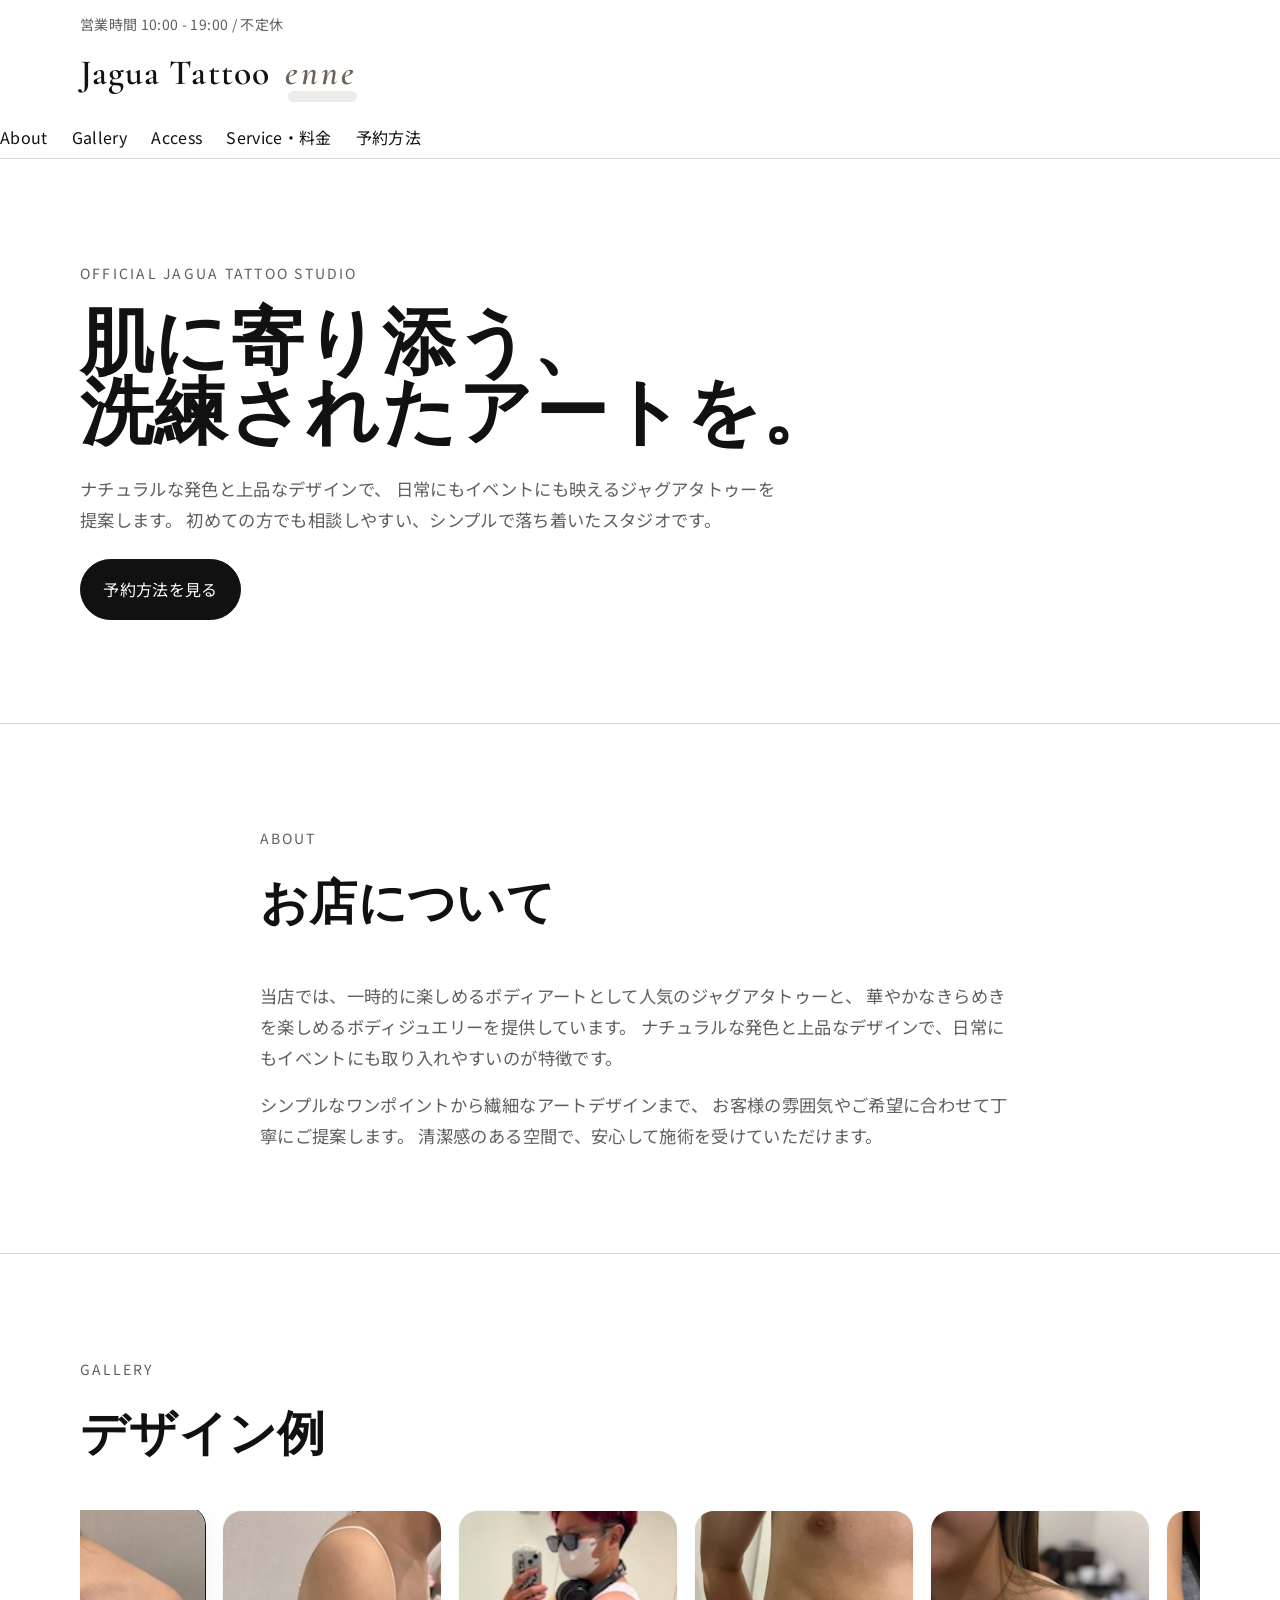
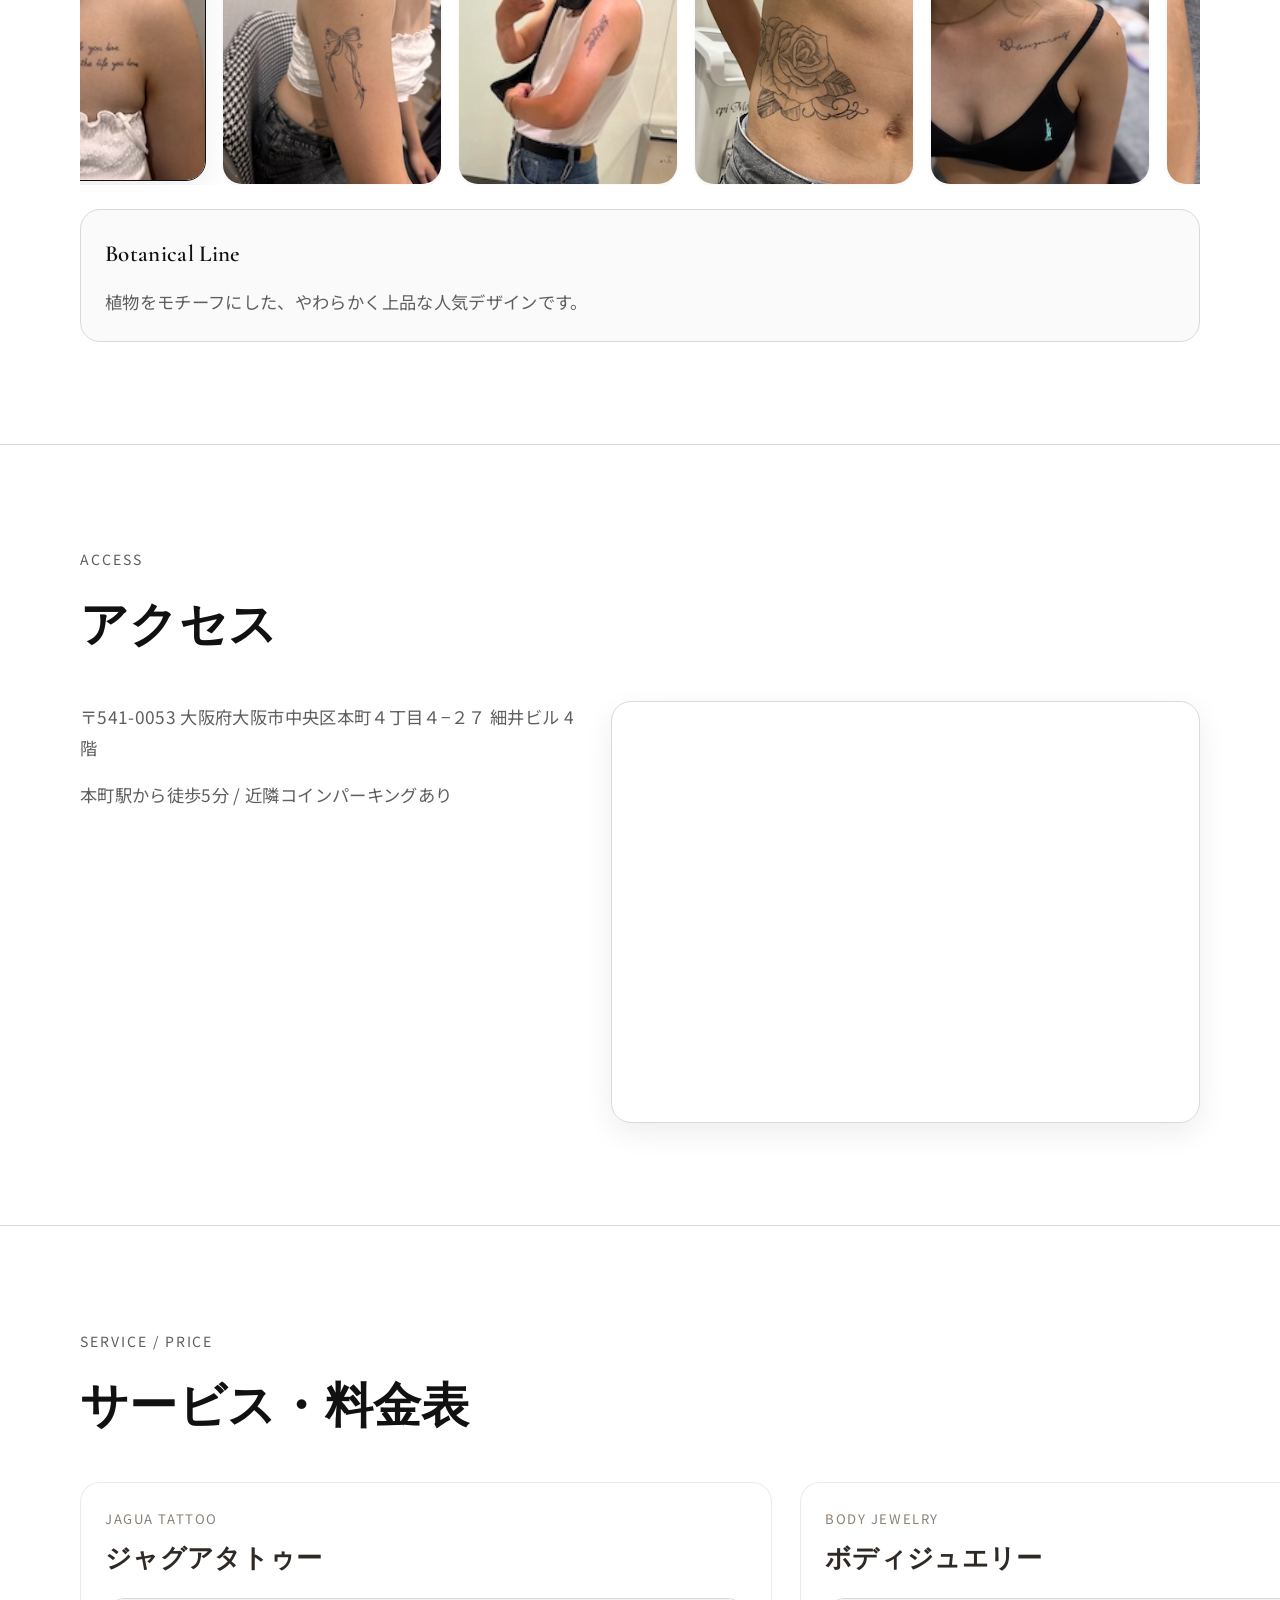
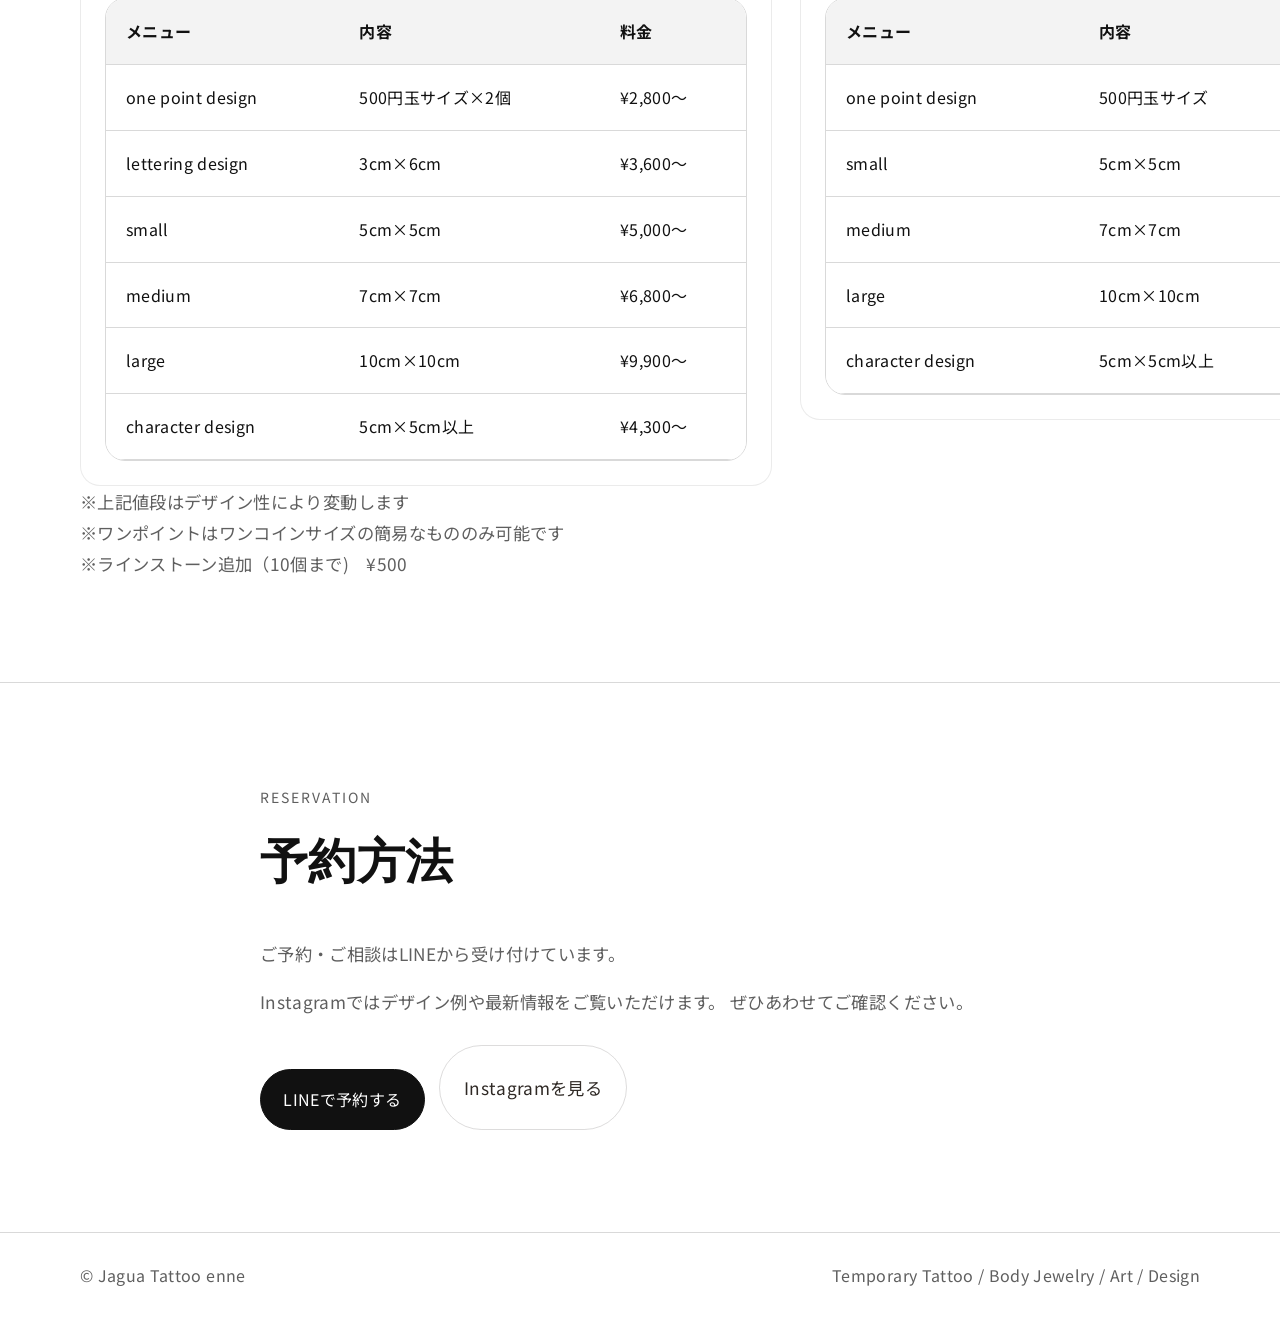
==== commit c62bf6d9: "Update index.html" ====
--- a/index.html
+++ b/index.html
@@ -19,6 +19,15 @@
   <link rel="stylesheet" href="assets/css/style.css" />
   <script defer src="assets/js/main.js"></script>
 </head>
+  <!-- Google tag (gtag.js) -->
+<script async src="https://www.googletagmanager.com/gtag/js?id=G-FNE4WFN8LF"></script>
+<script>
+  window.dataLayer = window.dataLayer || [];
+  function gtag(){dataLayer.push(arguments);}
+  gtag('js', new Date());
+
+  gtag('config', 'G-FNE4WFN8LF');
+</script>
 <body>
   <a href="#main" class="skip-link">本文へ移動</a>
 
